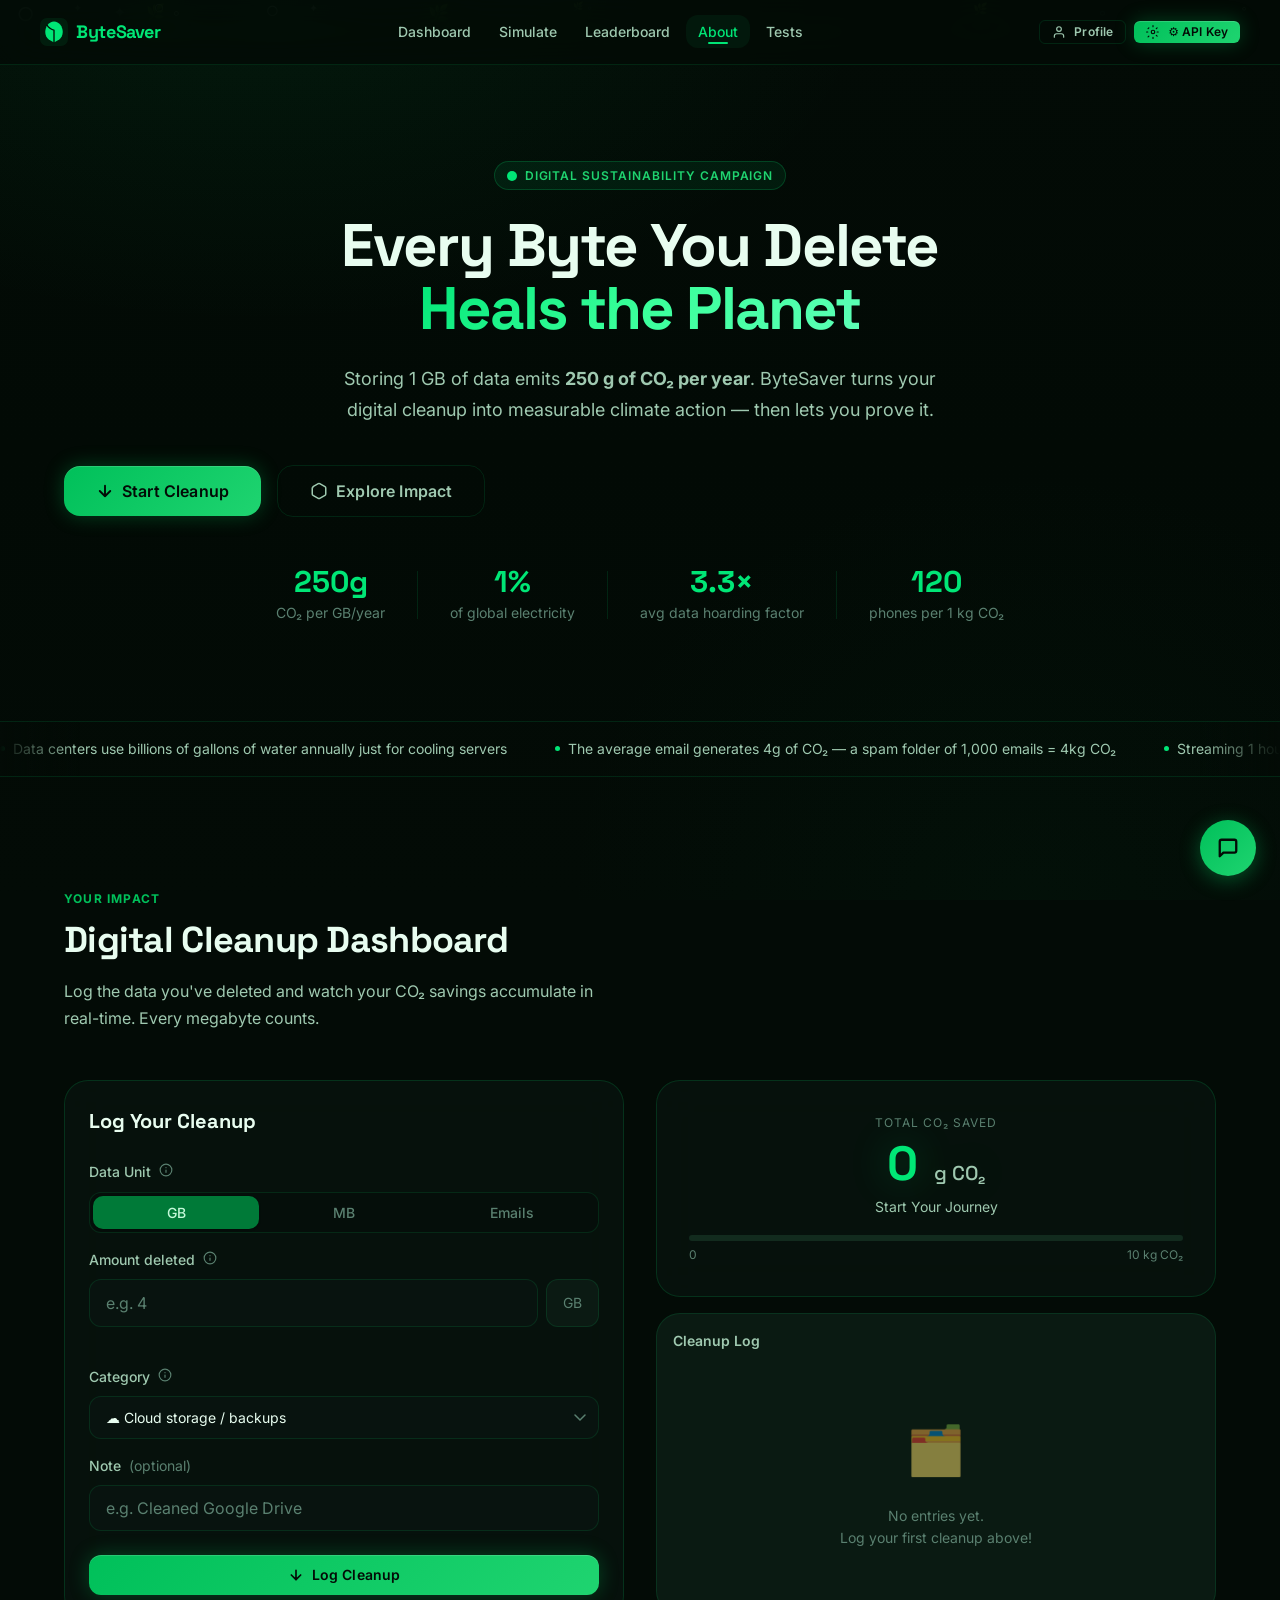
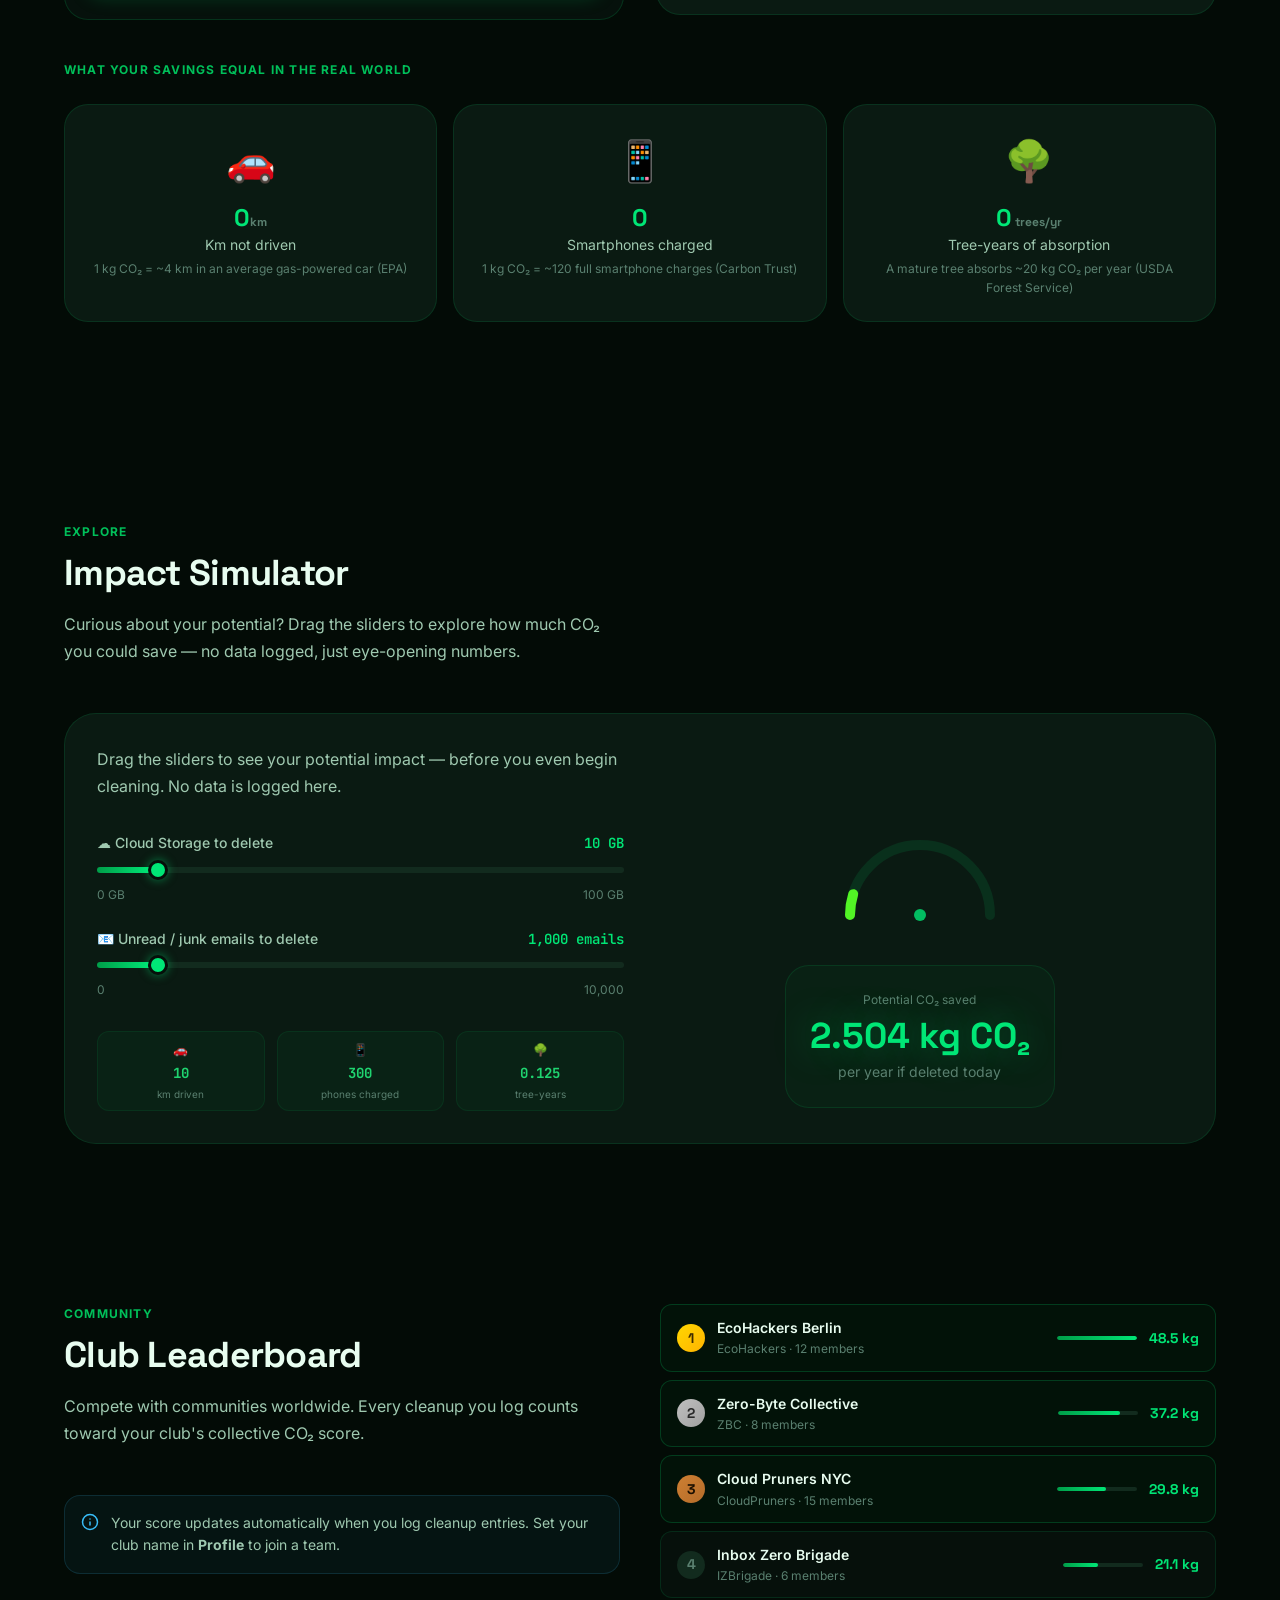
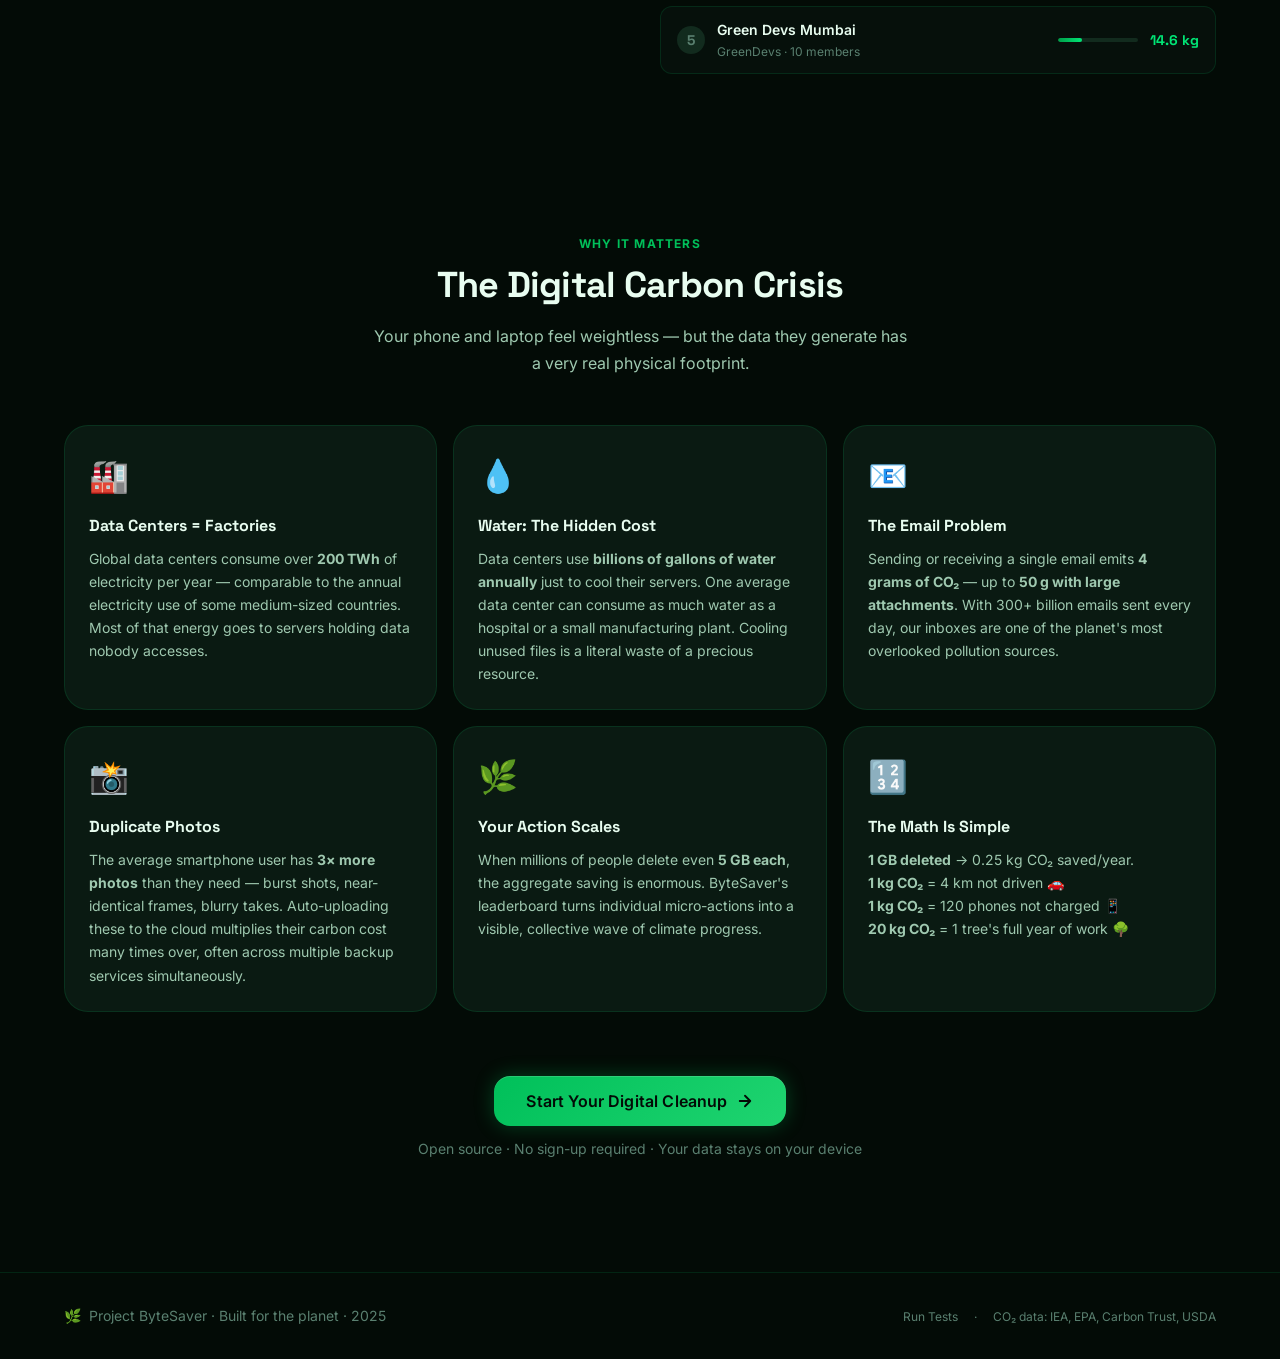
==== index.html @ 008fed0b "feat: initial release - Project ByteSaver v1.0 Gamified digital carbon footprint awareness platform." ====
<!DOCTYPE html>
<html lang="en">
<head>
  <meta charset="UTF-8"/>
  <meta name="viewport" content="width=device-width, initial-scale=1.0"/>
  <meta name="theme-color" content="#030b06"/>

  <!-- SEO -->
  <title>Project ByteSaver — Reduce Your Digital Carbon Footprint</title>
  <meta name="description" content="Gamified platform to reduce your digital carbon footprint by deleting redundant emails, cloud backups, and app caches. Every GB deleted saves 0.25 kg CO₂ per year."/>
  <meta name="keywords" content="carbon footprint, digital sustainability, data deletion, CO2, green tech, email cleanup"/>

  <!-- Open Graph -->
  <meta property="og:title" content="Project ByteSaver"/>
  <meta property="og:description" content="Delete data. Save CO₂. Track your green impact."/>
  <meta property="og:type" content="website"/>
  <meta property="og:image" content="assets/favicon.svg"/>

  <!-- Favicon -->
  <link rel="icon" type="image/svg+xml" href="assets/favicon.svg"/>

  <!-- Styles -->
  <link rel="stylesheet" href="style/main.css"/>
  <link rel="stylesheet" href="style/components.css"/>
  <link rel="stylesheet" href="style/animations.css"/>

  <style>
    /* ── Inline page-specific styles ── */
    .about-grid {
      display: grid;
      grid-template-columns: repeat(3, 1fr);
      gap: var(--space-4);
    }
    .about-card {
      background: var(--surface);
      border: 1px solid var(--border);
      border-radius: var(--radius-xl);
      padding: var(--space-6);
      transition: all var(--transition-base);
    }
    .about-card:hover {
      border-color: var(--border-hover);
      transform: translateY(-2px);
    }
    .about-icon {
      font-size: 2rem;
      margin-bottom: var(--space-3);
    }
    .about-card h3 {
      font-family: var(--font-display);
      font-size: var(--text-base);
      font-weight: 700;
      margin-bottom: var(--space-2);
      color: var(--text-primary);
    }
    .about-card p {
      font-size: var(--text-sm);
      color: var(--text-secondary);
      line-height: 1.65;
    }
    .fact-ticker {
      overflow: hidden;
      padding: var(--space-4) 0;
      border-top: 1px solid var(--border);
      border-bottom: 1px solid var(--border);
      margin: var(--space-8) 0;
      position: relative;
    }
    .fact-ticker::before,
    .fact-ticker::after {
      content: '';
      position: absolute;
      top: 0;
      bottom: 0;
      width: 80px;
      z-index: 1;
    }
    .fact-ticker::before { left: 0; background: linear-gradient(to right, var(--dark-950), transparent); }
    .fact-ticker::after  { right: 0; background: linear-gradient(to left, var(--dark-950), transparent); }
    .ticker-track {
      display: flex;
      gap: var(--space-12);
      animation: tickerScroll 30s linear infinite;
      white-space: nowrap;
    }
    .ticker-item {
      font-size: var(--text-sm);
      color: var(--text-secondary);
      display: inline-flex;
      align-items: center;
      gap: var(--space-2);
    }
    .ticker-dot {
      width: 5px;
      height: 5px;
      border-radius: 50%;
      background: var(--green-glow);
      flex-shrink: 0;
    }
    @keyframes tickerScroll {
      from { transform: translateX(0); }
      to   { transform: translateX(-50%); }
    }

    /* Global Toast */
    #global-toast {
      position: fixed;
      bottom: calc(56px + var(--space-6) + var(--space-4) + 56px + var(--space-3));
      right: var(--space-6);
      z-index: 250;
      padding: var(--space-3) var(--space-5);
      background: var(--dark-800);
      border: 1px solid var(--border-hover);
      border-radius: var(--radius-full);
      font-size: var(--text-sm);
      color: var(--green-400);
      box-shadow: var(--shadow-lg);
      transform: translateY(20px);
      opacity: 0;
      transition: all var(--transition-spring);
      pointer-events: none;
    }
    #global-toast.show {
      transform: translateY(0);
      opacity: 1;
    }

    /* Mobile nav drawer */
    #mobile-nav-drawer {
      position: fixed;
      inset: 0;
      z-index: 99;
      background: rgba(3, 11, 6, 0.97);
      backdrop-filter: blur(16px);
      display: none;
      flex-direction: column;
      align-items: center;
      justify-content: center;
      gap: var(--space-6);
      transform: scale(1.02);
      transition: all var(--transition-base);
    }
    #mobile-nav-drawer.open {
      display: flex;
      transform: scale(1);
    }
    #mobile-nav-drawer a {
      font-family: var(--font-display);
      font-size: var(--text-2xl);
      font-weight: 700;
      color: var(--text-secondary);
      transition: color var(--transition-fast);
    }
    #mobile-nav-drawer a:hover { color: var(--green-glow); }

    @media (max-width: 768px) {
      .about-grid { grid-template-columns: 1fr; }
      #mobile-nav-toggle { display: flex !important; }
    }
  </style>
</head>
<body>

<!-- ████████ BACKGROUND ████████ -->
<div class="bg-canvas" aria-hidden="true"></div>
<div class="particles" aria-hidden="true"></div>

<!-- ████████ SKIP NAV (Accessibility) ████████ -->
<a class="skip-nav" href="#dashboard">Skip to main content</a>

<!-- ████████ NAVIGATION ████████ -->
<nav class="nav" role="navigation" aria-label="Main navigation">
  <div class="nav-inner">

    <!-- Logo -->
    <a href="#" class="nav-logo" aria-label="Project ByteSaver — home">
      <svg width="28" height="28" viewBox="0 0 32 32" fill="none" aria-hidden="true">
        <rect width="32" height="32" rx="8" fill="rgba(0,230,118,0.08)"/>
        <path d="M16 4C10 4 6 10 6 16c0 3.5 1.5 6.5 4 8.5L16 28l6-3.5c2.5-2 4-5 4-8.5 0-6-4-12-10-12z" fill="#00e676"/>
        <path d="M16 28V14M16 14C16 14 10 12 8 8" stroke="#030b06" stroke-width="1.5" stroke-linecap="round"/>
      </svg>
      ByteSaver
    </a>

    <!-- Desktop nav links -->
    <ul class="nav-links" role="list">
      <li><a href="#dashboard"   class="nav-link active">Dashboard</a></li>
      <li><a href="#simulate"    class="nav-link">Simulate</a></li>
      <li><a href="#leaderboard" class="nav-link">Leaderboard</a></li>
      <li><a href="#about"       class="nav-link">About</a></li>
      <li><a href="tests/tests.html" class="nav-link" target="_blank" rel="noopener">Tests</a></li>
    </ul>

    <!-- Actions -->
    <div class="nav-actions">
      <button id="btn-profile" class="btn btn-ghost btn-sm" aria-label="Edit your profile">
        <svg xmlns="http://www.w3.org/2000/svg" width="14" height="14" viewBox="0 0 24 24"
          fill="none" stroke="currentColor" stroke-width="2" stroke-linecap="round" stroke-linejoin="round" aria-hidden="true">
          <path d="M20 21v-2a4 4 0 0 0-4-4H8a4 4 0 0 0-4 4v2"/>
          <circle cx="12" cy="7" r="4"/>
        </svg>
        Profile
      </button>
      <button id="btn-settings" class="btn btn-primary btn-sm" aria-label="Open settings to enter API key">
        <svg xmlns="http://www.w3.org/2000/svg" width="14" height="14" viewBox="0 0 24 24"
          fill="none" stroke="currentColor" stroke-width="2" stroke-linecap="round" stroke-linejoin="round" aria-hidden="true">
          <circle cx="12" cy="12" r="3"/>
          <path d="M19.07 4.93l-1.41 1.41M4.93 19.07l-1.41 1.41M21 12h-2M3 12H1M19.07 19.07l-1.41-1.41M4.93 4.93l-1.41 1.41M12 3V1M12 23v-2"/>
        </svg>
        ⚙️ API Key
      </button>

      <!-- Mobile hamburger -->
      <button id="mobile-nav-toggle" class="btn btn-icon btn-ghost" style="display:none"
              aria-label="Open navigation menu" aria-expanded="false" aria-controls="mobile-nav-drawer">
        <svg xmlns="http://www.w3.org/2000/svg" width="20" height="20" viewBox="0 0 24 24"
          fill="none" stroke="currentColor" stroke-width="2" stroke-linecap="round" stroke-linejoin="round" aria-hidden="true">
          <line x1="3" y1="6" x2="21" y2="6"/>
          <line x1="3" y1="12" x2="21" y2="12"/>
          <line x1="3" y1="18" x2="21" y2="18"/>
        </svg>
      </button>
    </div>
  </div>
</nav>

<!-- Mobile nav drawer -->
<div id="mobile-nav-drawer" role="dialog" aria-modal="true" aria-label="Navigation menu">
  <a href="#dashboard">Dashboard</a>
  <a href="#simulate">Simulate</a>
  <a href="#leaderboard">Leaderboard</a>
  <a href="#about">About</a>
  <a href="tests/tests.html" target="_blank" rel="noopener">Tests</a>
</div>

<!-- ████████ MAIN CONTENT ████████ -->
<main id="main-content">

  <!-- ═══════════════════════════════════════
       HERO
  ══════════════════════════════════════════ -->
  <section class="hero" aria-labelledby="hero-title">
    <div class="container">
      <div class="hero-badge animate-fadeIn">
        <svg width="10" height="10" viewBox="0 0 10 10" aria-hidden="true">
          <circle cx="5" cy="5" r="5" fill="#00e676"/>
        </svg>
        Digital Sustainability Campaign
      </div>

      <h1 class="hero-title animate-fadeUp" id="hero-title">
        Every Byte You Delete<br/>
        <span class="highlight">Heals the Planet</span>
      </h1>

      <p class="hero-subtitle animate-fadeUp" style="animation-delay:0.1s">
        Storing 1 GB of data emits <strong>250 g of CO₂ per year</strong>.
        ByteSaver turns your digital cleanup into measurable climate action —
        then lets you prove it.
      </p>

      <div class="flex items-center justify-center gap-4 animate-fadeUp" style="animation-delay:0.2s;flex-wrap:wrap">
        <a href="#dashboard" class="btn btn-primary btn-lg" aria-label="Start your cleanup journey">
          <svg xmlns="http://www.w3.org/2000/svg" width="18" height="18" viewBox="0 0 24 24"
            fill="none" stroke="currentColor" stroke-width="2.5" stroke-linecap="round" stroke-linejoin="round" aria-hidden="true">
            <path d="M12 5v14M5 12l7 7 7-7"/>
          </svg>
          Start Cleanup
        </a>
        <a href="#simulate" class="btn btn-ghost btn-lg" aria-label="Explore your impact with the simulator">
          <svg xmlns="http://www.w3.org/2000/svg" width="18" height="18" viewBox="0 0 24 24"
            fill="none" stroke="currentColor" stroke-width="2" stroke-linecap="round" stroke-linejoin="round" aria-hidden="true">
            <path d="M21 16V8a2 2 0 0 0-1-1.73l-7-4a2 2 0 0 0-2 0l-7 4A2 2 0 0 1 3 8v8a2 2 0 0 0 1 1.73l7 4a2 2 0 0 0 2 0l7-4A2 2 0 0 0 21 16z"/>
          </svg>
          Explore Impact
        </a>
      </div>

      <!-- Hero stats -->
      <div class="hero-stats animate-fadeUp" style="animation-delay:0.3s">
        <div class="hero-stat">
          <div class="hero-stat-value">
            <span data-count-to="250">0</span>g
          </div>
          <div class="hero-stat-label">CO₂ per GB/year</div>
        </div>
        <div class="hero-divider" aria-hidden="true"></div>
        <div class="hero-stat">
          <div class="hero-stat-value">
            <span data-count-to="1">0</span>%
          </div>
          <div class="hero-stat-label">of global electricity</div>
        </div>
        <div class="hero-divider" aria-hidden="true"></div>
        <div class="hero-stat">
          <div class="hero-stat-value">
            <span data-count-to="3.3">0</span>×
          </div>
          <div class="hero-stat-label">avg data hoarding factor</div>
        </div>
        <div class="hero-divider" aria-hidden="true"></div>
        <div class="hero-stat">
          <div class="hero-stat-value">
            120
          </div>
          <div class="hero-stat-label">phones per 1 kg CO₂</div>
        </div>
      </div>
    </div>
  </section>

  <!-- ═══════════════════════════════════════
       FACT TICKER
  ══════════════════════════════════════════ -->
  <div class="fact-ticker" aria-hidden="true">
    <div class="ticker-track">
      <!-- Two copies for seamless loop -->
      <span class="ticker-item"><span class="ticker-dot"></span>Data centers use billions of gallons of water annually just for cooling servers</span>
      <span class="ticker-item"><span class="ticker-dot"></span>The average email generates 4g of CO₂ — a spam folder of 1,000 emails = 4kg CO₂</span>
      <span class="ticker-item"><span class="ticker-dot"></span>Streaming 1 hour of HD video emits ~36g of CO₂</span>
      <span class="ticker-item"><span class="ticker-dot"></span>70% of stored enterprise data is dark data — never accessed after creation</span>
      <span class="ticker-item"><span class="ticker-dot"></span>A cloud backup of 50GB generates 12.5kg CO₂ per year</span>
      <span class="ticker-item"><span class="ticker-dot"></span>Digital carbon accounts for 3.7% of global greenhouse gas emissions</span>
      <span class="ticker-item"><span class="ticker-dot"></span>Data centers use billions of gallons of water annually just for cooling servers</span>
      <span class="ticker-item"><span class="ticker-dot"></span>The average email generates 4g of CO₂ — a spam folder of 1,000 emails = 4kg CO₂</span>
      <span class="ticker-item"><span class="ticker-dot"></span>Streaming 1 hour of HD video emits ~36g of CO₂</span>
      <span class="ticker-item"><span class="ticker-dot"></span>70% of stored enterprise data is dark data — never accessed after creation</span>
      <span class="ticker-item"><span class="ticker-dot"></span>A cloud backup of 50GB generates 12.5kg CO₂ per year</span>
      <span class="ticker-item"><span class="ticker-dot"></span>Digital carbon accounts for 3.7% of global greenhouse gas emissions</span>
    </div>
  </div>

  <!-- ═══════════════════════════════════════
       DASHBOARD SECTION
  ══════════════════════════════════════════ -->
  <section id="dashboard" class="section" aria-labelledby="dashboard-title">
    <div class="container">
      <div class="section-header reveal">
        <div class="section-eyebrow">Your Impact</div>
        <h2 class="section-title" id="dashboard-title">Digital Cleanup Dashboard</h2>
        <p class="section-desc">
          Log the data you've deleted and watch your CO₂ savings accumulate in real-time.
          Every megabyte counts.
        </p>
      </div>

      <!-- Dashboard component mount point -->
      <div id="dashboard-mount" class="reveal" aria-live="polite"></div>

      <!-- Equivalency Cards -->
      <div style="margin-top:var(--space-10)">
        <h3 class="section-eyebrow reveal" style="margin-bottom:var(--space-6)">
          What your savings equal in the real world
        </h3>
        <div id="equiv-mount" class="reveal reveal-delay-1"></div>
      </div>

      <!-- Share Card -->
      <div id="share-mount" style="margin-top:var(--space-10)" aria-live="polite"></div>

    </div>
  </section>

  <!-- ═══════════════════════════════════════
       IMPACT SIMULATOR
  ══════════════════════════════════════════ -->
  <section id="simulate" class="section" aria-labelledby="sim-title">
    <div class="container">
      <div class="section-header reveal">
        <div class="section-eyebrow">Explore</div>
        <h2 class="section-title" id="sim-title">Impact Simulator</h2>
        <p class="section-desc">
          Curious about your potential? Drag the sliders to explore how much CO₂ you could
          save — no data logged, just eye-opening numbers.
        </p>
      </div>
      <div id="simulator-mount" class="reveal reveal-delay-1"></div>
    </div>
  </section>

  <!-- ═══════════════════════════════════════
       LEADERBOARD
  ══════════════════════════════════════════ -->
  <section id="leaderboard" class="section" aria-labelledby="lb-title">
    <div class="container">
      <div style="display:grid;grid-template-columns:1fr 1fr;gap:var(--space-10);align-items:start">

        <div>
          <div class="section-header reveal">
            <div class="section-eyebrow">Community</div>
            <h2 class="section-title" id="lb-title">Club Leaderboard</h2>
            <p class="section-desc">
              Compete with communities worldwide. Every cleanup you log
              counts toward your club's collective CO₂ score.
            </p>
          </div>

          <!-- How to earn points -->
          <div class="info-banner reveal reveal-delay-1" style="margin-top:var(--space-6)">
            <svg xmlns="http://www.w3.org/2000/svg" width="18" height="18" viewBox="0 0 24 24"
              fill="none" stroke="currentColor" stroke-width="2" stroke-linecap="round" stroke-linejoin="round" aria-hidden="true">
              <circle cx="12" cy="12" r="10"/><path d="M12 16v-4M12 8h.01"/>
            </svg>
            <span>
              Your score updates automatically when you log cleanup entries.
              Set your club name in <strong>Profile</strong> to join a team.
            </span>
          </div>
        </div>

        <div id="leaderboard-mount" class="reveal reveal-delay-2"
             role="region" aria-label="Community leaderboard"></div>
      </div>
    </div>
  </section>

  <!-- ═══════════════════════════════════════
       ABOUT / EDUCATION
  ══════════════════════════════════════════ -->
  <section id="about" class="section" aria-labelledby="about-title">
    <div class="container">
      <div class="section-header reveal" style="text-align:center">
        <div class="section-eyebrow">Why It Matters</div>
        <h2 class="section-title" id="about-title">The Digital Carbon Crisis</h2>
        <p class="section-desc" style="margin:var(--space-4) auto 0">
          Your phone and laptop feel weightless — but the data they generate
          has a very real physical footprint.
        </p>
      </div>

      <div class="about-grid" style="margin-top:var(--space-10)">
        <div class="about-card reveal reveal-delay-1">
          <div class="about-icon">🏭</div>
          <h3>Data Centers = Factories</h3>
          <p>
            Global data centers consume over <strong>200 TWh</strong> of electricity per year —
            comparable to the annual electricity use of some medium-sized countries.
            Most of that energy goes to servers holding data nobody accesses.
          </p>
        </div>
        <div class="about-card reveal reveal-delay-2">
          <div class="about-icon">💧</div>
          <h3>Water: The Hidden Cost</h3>
          <p>
            Data centers use <strong>billions of gallons of water annually</strong> just to cool
            their servers. One average data center can consume as much water as
            a hospital or a small manufacturing plant. Cooling unused files is
            a literal waste of a precious resource.
          </p>
        </div>
        <div class="about-card reveal reveal-delay-3">
          <div class="about-icon">📧</div>
          <h3>The Email Problem</h3>
          <p>
            Sending or receiving a single email emits <strong>4 grams of CO₂</strong>
            — up to <strong>50 g with large attachments</strong>. With 300+ billion
            emails sent every day, our inboxes are one of the planet's most
            overlooked pollution sources.
          </p>
        </div>
        <div class="about-card reveal reveal-delay-1">
          <div class="about-icon">📸</div>
          <h3>Duplicate Photos</h3>
          <p>
            The average smartphone user has <strong>3× more photos</strong> than they
            need — burst shots, near-identical frames, blurry takes. Auto-uploading
            these to the cloud multiplies their carbon cost many times over,
            often across multiple backup services simultaneously.
          </p>
        </div>
        <div class="about-card reveal reveal-delay-2">
          <div class="about-icon">🌿</div>
          <h3>Your Action Scales</h3>
          <p>
            When millions of people delete even <strong>5 GB each</strong>, the
            aggregate saving is enormous. ByteSaver's leaderboard turns
            individual micro-actions into a visible, collective wave of
            climate progress.
          </p>
        </div>
        <div class="about-card reveal reveal-delay-3">
          <div class="about-icon">🔢</div>
          <h3>The Math Is Simple</h3>
          <p>
            <strong>1 GB deleted</strong> → 0.25 kg CO₂ saved/year.<br/>
            <strong>1 kg CO₂</strong> = 4 km not driven 🚗<br/>
            <strong>1 kg CO₂</strong> = 120 phones not charged 📱<br/>
            <strong>20 kg CO₂</strong> = 1 tree's full year of work 🌳
          </p>
        </div>
      </div>

      <!-- CTA -->
      <div style="text-align:center;margin-top:var(--space-16)" class="reveal">
        <a href="#dashboard" class="btn btn-primary btn-lg">
          Start Your Digital Cleanup
          <svg xmlns="http://www.w3.org/2000/svg" width="18" height="18" viewBox="0 0 24 24"
            fill="none" stroke="currentColor" stroke-width="2.5" stroke-linecap="round" stroke-linejoin="round" aria-hidden="true">
            <path d="M5 12h14M12 5l7 7-7 7"/>
          </svg>
        </a>
        <p style="margin-top:var(--space-3);font-size:var(--text-sm);color:var(--text-muted)">
          Open source · No sign-up required · Your data stays on your device
        </p>
      </div>
    </div>
  </section>

  <!-- ═══════════════════════════════════════
       FOOTER
  ══════════════════════════════════════════ -->
  <footer style="border-top:1px solid var(--border);padding:var(--space-8) 0;margin-top:var(--space-8)" role="contentinfo">
    <div class="container" style="display:flex;align-items:center;justify-content:space-between;flex-wrap:wrap;gap:var(--space-4)">
      <div style="display:flex;align-items:center;gap:var(--space-2);font-size:var(--text-sm);color:var(--text-muted)">
        <span>🌿</span>
        <span>Project ByteSaver · Built for the planet · 2025</span>
      </div>
      <div style="display:flex;gap:var(--space-4);font-size:var(--text-xs);color:var(--text-muted)">
        <a href="tests/tests.html" target="_blank" rel="noopener" style="color:var(--text-muted);transition:color 0.2s"
           onmouseover="this.style.color='var(--green-400)'" onmouseout="this.style.color='var(--text-muted)'">
          Run Tests
        </a>
        <span>·</span>
        <span>CO₂ data: IEA, EPA, Carbon Trust, USDA</span>
      </div>
    </div>
  </footer>

</main>

<!-- ████████ AI CHAT FAB + PANEL ████████ -->
<button id="chat-fab" class="chat-fab" aria-label="Open GreenBytes Guide chat assistant" aria-expanded="false" aria-controls="chat-panel">
  <svg xmlns="http://www.w3.org/2000/svg" width="22" height="22" viewBox="0 0 24 24"
    fill="none" stroke="currentColor" stroke-width="2.5" stroke-linecap="round" stroke-linejoin="round" aria-hidden="true">
    <path d="M21 15a2 2 0 0 1-2 2H7l-4 4V5a2 2 0 0 1 2-2h14a2 2 0 0 1 2 2z"/>
  </svg>
</button>

<div id="chat-panel" class="chat-panel" role="dialog" aria-modal="true" aria-label="GreenBytes Guide AI assistant" aria-hidden="true">
  <div class="chat-header">
    <div class="chat-avatar" aria-hidden="true">🌿</div>
    <div>
      <div class="chat-name">GreenBytes Guide</div>
      <div class="chat-status">
        <span class="status-dot" aria-hidden="true"></span>
        Online · Powered by Gemini
      </div>
    </div>
    <button onclick="document.querySelector('#chat-fab').click()" class="btn btn-icon btn-ghost" style="margin-left:auto"
            aria-label="Close chat panel">
      <svg xmlns="http://www.w3.org/2000/svg" width="16" height="16" viewBox="0 0 24 24"
        fill="none" stroke="currentColor" stroke-width="2" stroke-linecap="round" stroke-linejoin="round" aria-hidden="true">
        <path d="M18 6L6 18M6 6l12 12"/>
      </svg>
    </button>
  </div>

  <div id="chat-messages" class="chat-messages" role="log" aria-live="polite" aria-label="Chat conversation"></div>

  <div class="chat-input-area">
    <textarea
      id="chat-input"
      class="chat-input"
      placeholder="Ask about reducing digital CO₂…"
      rows="1"
      aria-label="Type your message to GreenBytes Guide"
      aria-multiline="true"
    ></textarea>
    <button id="chat-send" class="btn btn-primary btn-icon" aria-label="Send message">
      <svg xmlns="http://www.w3.org/2000/svg" width="16" height="16" viewBox="0 0 24 24"
        fill="none" stroke="currentColor" stroke-width="2.5" stroke-linecap="round" stroke-linejoin="round" aria-hidden="true">
        <line x1="22" y1="2" x2="11" y2="13"/>
        <polygon points="22 2 15 22 11 13 2 9 22 2"/>
      </svg>
    </button>
  </div>
</div>

<!-- ████████ SETTINGS MODAL ████████ -->
<div id="settings-overlay" class="modal-overlay" role="dialog" aria-modal="true" aria-labelledby="settings-title">
  <div class="modal" id="settings-modal">
    <div style="display:flex;align-items:center;justify-content:space-between;margin-bottom:var(--space-6)">
      <h2 class="modal-title" id="settings-title" style="margin:0">⚙️ Settings</h2>
      <button id="btn-settings-close" class="btn btn-icon btn-ghost" aria-label="Close settings modal">
        <svg xmlns="http://www.w3.org/2000/svg" width="18" height="18" viewBox="0 0 24 24"
          fill="none" stroke="currentColor" stroke-width="2" stroke-linecap="round" stroke-linejoin="round" aria-hidden="true">
          <path d="M18 6L6 18M6 6l12 12"/>
        </svg>
      </button>
    </div>

    <div class="info-banner" style="margin-bottom:var(--space-6)">
      <svg xmlns="http://www.w3.org/2000/svg" width="18" height="18" viewBox="0 0 24 24"
        fill="none" stroke="currentColor" stroke-width="2" stroke-linecap="round" stroke-linejoin="round" aria-hidden="true">
        <path d="M12 22s8-4 8-10V5l-8-3-8 3v7c0 6 8 10 8 10z"/>
      </svg>
      <span>
        Your API key is stored only in <strong>sessionStorage</strong> — it's cleared when you close the tab
        and never sent anywhere except the Gemini API directly.
      </span>
    </div>

    <div class="form-group" style="margin-bottom:var(--space-6)">
      <label class="label" for="settings-api-key">
        Gemini API Key
      </label>
      <div style="display:flex;gap:var(--space-2)">
        <input
          id="settings-api-key"
          class="input"
          type="password"
          placeholder="AIza…"
          autocomplete="off"
          spellcheck="false"
          aria-describedby="key-hint"
        />
        <button id="btn-toggle-key" class="btn btn-ghost btn-icon" aria-label="Toggle API key visibility" type="button">
          <svg xmlns="http://www.w3.org/2000/svg" width="16" height="16" viewBox="0 0 24 24"
            fill="none" stroke="currentColor" stroke-width="2" stroke-linecap="round" stroke-linejoin="round" aria-hidden="true">
            <path d="M1 12s4-8 11-8 11 8 11 8-4 8-11 8-11-8-11-8z"/>
            <circle cx="12" cy="12" r="3"/>
          </svg>
        </button>
      </div>
      <p id="key-hint" style="font-size:var(--text-xs);color:var(--text-muted);margin-top:var(--space-1)">
        Get a free key at
        <a href="https://aistudio.google.com/app/apikey" target="_blank" rel="noopener"
           style="color:var(--green-500)">aistudio.google.com</a>
      </p>
    </div>

    <div id="settings-toast" style="display:none;margin-bottom:var(--space-4);font-size:var(--text-sm)"></div>

    <div style="display:flex;gap:var(--space-3)">
      <button id="btn-settings-save" class="btn btn-primary" style="flex:1" aria-label="Save API key">
        Save Key
      </button>
      <button id="btn-settings-close-2" class="btn btn-ghost" onclick="document.querySelector('#btn-settings-close').click()" aria-label="Cancel">
        Cancel
      </button>
    </div>
  </div>
</div>

<!-- ████████ PROFILE MODAL ████████ -->
<div id="profile-overlay" class="modal-overlay" role="dialog" aria-modal="true" aria-labelledby="profile-title">
  <div class="modal" id="profile-modal">
    <div style="display:flex;align-items:center;justify-content:space-between;margin-bottom:var(--space-6)">
      <h2 class="modal-title" id="profile-title" style="margin:0">👤 Your Profile</h2>
      <button id="btn-profile-close" class="btn btn-icon btn-ghost" aria-label="Close profile modal">
        <svg xmlns="http://www.w3.org/2000/svg" width="18" height="18" viewBox="0 0 24 24"
          fill="none" stroke="currentColor" stroke-width="2" stroke-linecap="round" stroke-linejoin="round" aria-hidden="true">
          <path d="M18 6L6 18M6 6l12 12"/>
        </svg>
      </button>
    </div>

    <div class="form-group" style="margin-bottom:var(--space-4)">
      <label class="label" for="profile-name">Display Name</label>
      <input id="profile-name" class="input" type="text" placeholder="e.g. Alex Green" maxlength="40"
             aria-label="Your display name" value="You"/>
    </div>

    <div class="form-group" style="margin-bottom:var(--space-6)">
      <label class="label" for="profile-club">Club / Community</label>
      <input id="profile-club" class="input" type="text" placeholder="e.g. EcoHackers Berlin" maxlength="40"
             aria-label="Your club or community name" value="Solo Cleaner"/>
      <p style="font-size:var(--text-xs);color:var(--text-muted);margin-top:var(--space-1)">
        This appears on the leaderboard and your share card.
      </p>
    </div>

    <button id="btn-profile-save" class="btn btn-primary" style="width:100%" aria-label="Save profile">
      Save Profile
    </button>
  </div>
</div>

<!-- ████████ GLOBAL TOAST ████████ -->
<div id="global-toast" aria-live="polite" aria-atomic="true" role="status"></div>

<!-- ████████ SCRIPTS ████████ -->
<script type="module" src="js/main.js"></script>

</body>
</html>
---- style/main.css ----
/* ============================================================
   main.css — Design Tokens, Reset, Layout
   Project ByteSaver
   ============================================================ */

@import url('https://fonts.googleapis.com/css2?family=Space+Grotesk:wght@400;500;600;700&family=Inter:wght@300;400;500;600&family=JetBrains+Mono:wght@400;500&display=swap');

/* ── 1. Design Tokens ───────────────────────────────────────── */
:root {
  /* Greens */
  --green-50:  #e8fdf0;
  --green-100: #c3f9d9;
  --green-200: #87f2b4;
  --green-300: #4ce68f;
  --green-400: #1fd470;
  --green-500: #00c05a;
  --green-600: #009e49;
  --green-700: #007a38;
  --green-glow: #00e676;
  --green-neon: #39ff9a;

  /* Darks */
  --dark-950:  #030b06;
  --dark-900:  #060f0a;
  --dark-850:  #091510;
  --dark-800:  #0d1f16;
  --dark-700:  #122b1e;
  --dark-600:  #193d2a;
  --dark-500:  #214f37;

  /* Neutrals */
  --neutral-100: #e8f0ec;
  --neutral-200: #c9d9cf;
  --neutral-400: #8da99a;
  --neutral-600: #4d6b5a;

  /* Semantic */
  --text-primary:   #e8fdf0;
  --text-secondary: #9fc9b0;
  --text-muted:     #5a8070;
  --border:         rgba(0, 230, 118, 0.12);
  --border-hover:   rgba(0, 230, 118, 0.35);
  --surface:        rgba(13, 31, 22, 0.8);
  --surface-hover:  rgba(25, 61, 42, 0.85);
  --glass:          rgba(9, 21, 16, 0.7);
  --glass-border:   rgba(0, 230, 118, 0.15);

  /* Accents */
  --accent-blue:   #38bdf8;
  --accent-amber:  #fbbf24;
  --accent-red:    #f87171;

  /* Spacing */
  --space-1: 0.25rem;
  --space-2: 0.5rem;
  --space-3: 0.75rem;
  --space-4: 1rem;
  --space-5: 1.25rem;
  --space-6: 1.5rem;
  --space-8: 2rem;
  --space-10: 2.5rem;
  --space-12: 3rem;
  --space-16: 4rem;
  --space-20: 5rem;
  --space-24: 6rem;

  /* Typography */
  --font-sans: 'Inter', system-ui, sans-serif;
  --font-display: 'Space Grotesk', system-ui, sans-serif;
  --font-mono: 'JetBrains Mono', 'Fira Code', monospace;

  --text-xs:   0.75rem;
  --text-sm:   0.875rem;
  --text-base: 1rem;
  --text-lg:   1.125rem;
  --text-xl:   1.25rem;
  --text-2xl:  1.5rem;
  --text-3xl:  1.875rem;
  --text-4xl:  2.25rem;
  --text-5xl:  3rem;
  --text-6xl:  3.75rem;

  /* Borders */
  --radius-sm:   0.375rem;
  --radius-md:   0.75rem;
  --radius-lg:   1rem;
  --radius-xl:   1.5rem;
  --radius-2xl:  2rem;
  --radius-full: 9999px;

  /* Shadows */
  --shadow-sm:  0 1px 2px rgba(0,0,0,0.3);
  --shadow-md:  0 4px 16px rgba(0,0,0,0.4);
  --shadow-lg:  0 8px 32px rgba(0,0,0,0.5);
  --shadow-glow: 0 0 20px rgba(0, 230, 118, 0.25);
  --shadow-glow-strong: 0 0 40px rgba(0, 230, 118, 0.4);

  /* Transitions */
  --transition-fast: 150ms cubic-bezier(0.4, 0, 0.2, 1);
  --transition-base: 250ms cubic-bezier(0.4, 0, 0.2, 1);
  --transition-slow: 400ms cubic-bezier(0.4, 0, 0.2, 1);
  --transition-spring: 500ms cubic-bezier(0.34, 1.56, 0.64, 1);
}

/* ── 2. Reset ───────────────────────────────────────────────── */
*, *::before, *::after {
  box-sizing: border-box;
  margin: 0;
  padding: 0;
}

html {
  scroll-behavior: smooth;
  -webkit-text-size-adjust: 100%;
  font-size: 16px;
}

body {
  font-family: var(--font-sans);
  background-color: var(--dark-950);
  color: var(--text-primary);
  line-height: 1.6;
  min-height: 100vh;
  overflow-x: hidden;
  -webkit-font-smoothing: antialiased;
  -moz-osx-font-smoothing: grayscale;
}

img, svg { display: block; max-width: 100%; }

button {
  cursor: pointer;
  border: none;
  background: none;
  font-family: inherit;
  font-size: inherit;
  color: inherit;
}

input, select, textarea {
  font-family: inherit;
  font-size: inherit;
}

a { color: inherit; text-decoration: none; }

ul, ol { list-style: none; }

/* ── 3. Background Canvas ───────────────────────────────────── */
.bg-canvas {
  position: fixed;
  inset: 0;
  z-index: -1;
  background:
    radial-gradient(ellipse 80% 60% at 20% 0%, rgba(0,192,90,0.08) 0%, transparent 60%),
    radial-gradient(ellipse 60% 80% at 80% 100%, rgba(0,100,50,0.06) 0%, transparent 60%),
    linear-gradient(180deg, var(--dark-950) 0%, #020a05 50%, var(--dark-950) 100%);
}

.particles {
  position: fixed;
  inset: 0;
  z-index: -1;
  pointer-events: none;
  overflow: hidden;
}

/* ── 4. Skip Navigation (Accessibility) ─────────────────────── */
.skip-nav {
  position: absolute;
  top: -100%;
  left: var(--space-4);
  padding: var(--space-2) var(--space-4);
  background: var(--green-glow);
  color: var(--dark-950);
  font-weight: 600;
  border-radius: var(--radius-sm);
  z-index: 1000;
  transition: top var(--transition-fast);
}

.skip-nav:focus {
  top: var(--space-4);
}

/* ── 5. Navigation ──────────────────────────────────────────── */
.nav {
  position: sticky;
  top: 0;
  z-index: 100;
  backdrop-filter: blur(20px) saturate(180%);
  -webkit-backdrop-filter: blur(20px) saturate(180%);
  background: rgba(3, 11, 6, 0.85);
  border-bottom: 1px solid var(--border);
  padding: 0 var(--space-6);
}

.nav-inner {
  max-width: 1200px;
  margin: 0 auto;
  height: 64px;
  display: flex;
  align-items: center;
  justify-content: space-between;
  gap: var(--space-8);
}

.nav-logo {
  display: flex;
  align-items: center;
  gap: var(--space-2);
  font-family: var(--font-display);
  font-size: var(--text-lg);
  font-weight: 700;
  color: var(--green-glow);
  letter-spacing: -0.02em;
}

.nav-logo svg { flex-shrink: 0; }

.nav-links {
  display: flex;
  align-items: center;
  gap: var(--space-1);
}

.nav-link {
  padding: var(--space-2) var(--space-3);
  border-radius: var(--radius-md);
  font-size: var(--text-sm);
  font-weight: 500;
  color: var(--text-secondary);
  transition: all var(--transition-fast);
  position: relative;
}

.nav-link::after {
  content: '';
  position: absolute;
  bottom: 4px;
  left: 50%;
  transform: translateX(-50%) scaleX(0);
  width: 20px;
  height: 2px;
  background: var(--green-glow);
  border-radius: var(--radius-full);
  transition: transform var(--transition-base);
}

.nav-link:hover,
.nav-link.active {
  color: var(--green-glow);
  background: rgba(0, 230, 118, 0.06);
}

.nav-link:hover::after,
.nav-link.active::after {
  transform: translateX(-50%) scaleX(1);
}

.nav-actions {
  display: flex;
  align-items: center;
  gap: var(--space-2);
}

/* ── 6. Layout ──────────────────────────────────────────────── */
.container {
  max-width: 1200px;
  margin: 0 auto;
  padding: 0 var(--space-6);
}

.section {
  padding: var(--space-20) 0;
}

.section-sm {
  padding: var(--space-12) 0;
}

.grid-2 {
  display: grid;
  grid-template-columns: repeat(2, 1fr);
  gap: var(--space-6);
}

.grid-3 {
  display: grid;
  grid-template-columns: repeat(3, 1fr);
  gap: var(--space-6);
}

.grid-4 {
  display: grid;
  grid-template-columns: repeat(4, 1fr);
  gap: var(--space-4);
}

.flex { display: flex; }
.flex-col { flex-direction: column; }
.items-center { align-items: center; }
.justify-between { justify-content: space-between; }
.gap-2 { gap: var(--space-2); }
.gap-3 { gap: var(--space-3); }
.gap-4 { gap: var(--space-4); }
.gap-6 { gap: var(--space-6); }

/* ── 7. Hero ────────────────────────────────────────────────── */
.hero {
  padding: var(--space-24) 0 var(--space-16);
  text-align: center;
  position: relative;
}

.hero-badge {
  display: inline-flex;
  align-items: center;
  gap: var(--space-2);
  padding: var(--space-1) var(--space-3);
  background: rgba(0, 230, 118, 0.08);
  border: 1px solid rgba(0, 230, 118, 0.2);
  border-radius: var(--radius-full);
  font-size: var(--text-xs);
  font-weight: 600;
  color: var(--green-400);
  letter-spacing: 0.08em;
  text-transform: uppercase;
  margin-bottom: var(--space-6);
}

.hero-title {
  font-family: var(--font-display);
  font-size: clamp(var(--text-4xl), 7vw, var(--text-6xl));
  font-weight: 700;
  line-height: 1.05;
  letter-spacing: -0.03em;
  margin-bottom: var(--space-6);
}

.hero-title .highlight {
  background: linear-gradient(135deg, var(--green-glow) 0%, var(--green-neon) 50%, #5fffb8 100%);
  -webkit-background-clip: text;
  -webkit-text-fill-color: transparent;
  background-clip: text;
  position: relative;
}

.hero-subtitle {
  font-size: var(--text-lg);
  color: var(--text-secondary);
  max-width: 600px;
  margin: 0 auto var(--space-10);
  line-height: 1.7;
}

.hero-stats {
  display: flex;
  align-items: center;
  justify-content: center;
  gap: var(--space-8);
  flex-wrap: wrap;
  margin-top: var(--space-12);
}

.hero-stat {
  text-align: center;
}

.hero-stat-value {
  font-family: var(--font-display);
  font-size: var(--text-3xl);
  font-weight: 700;
  color: var(--green-glow);
  line-height: 1.1;
}

.hero-stat-label {
  font-size: var(--text-sm);
  color: var(--text-muted);
  margin-top: var(--space-1);
}

.hero-divider {
  width: 1px;
  height: 48px;
  background: var(--border);
}

/* ── 8. Section Headers ─────────────────────────────────────── */
.section-header {
  margin-bottom: var(--space-12);
}

.section-eyebrow {
  font-size: var(--text-xs);
  font-weight: 700;
  letter-spacing: 0.1em;
  text-transform: uppercase;
  color: var(--green-500);
  margin-bottom: var(--space-3);
}

.section-title {
  font-family: var(--font-display);
  font-size: clamp(var(--text-2xl), 4vw, var(--text-4xl));
  font-weight: 700;
  letter-spacing: -0.02em;
  line-height: 1.15;
  color: var(--text-primary);
}

.section-desc {
  margin-top: var(--space-4);
  font-size: var(--text-base);
  color: var(--text-secondary);
  max-width: 540px;
  line-height: 1.7;
}

/* ── 9. Scrollbar ───────────────────────────────────────────── */
::-webkit-scrollbar { width: 6px; height: 6px; }
::-webkit-scrollbar-track { background: var(--dark-900); }
::-webkit-scrollbar-thumb {
  background: var(--dark-600);
  border-radius: var(--radius-full);
}
::-webkit-scrollbar-thumb:hover { background: var(--green-700); }

/* ── 10. Responsive ─────────────────────────────────────────── */
@media (max-width: 768px) {
  .nav-links { display: none; }
  .grid-2, .grid-3, .grid-4 { grid-template-columns: 1fr; }
  .hero-divider { display: none; }
  .nav-inner { padding: 0; }
  .container { padding: 0 var(--space-4); }
  .section { padding: var(--space-12) 0; }
}

@media (max-width: 480px) {
  .hero-stats { gap: var(--space-4); }
}

/* ── 11. Focus Styles (Accessibility) ───────────────────────── */
:focus-visible {
  outline: 2px solid var(--green-glow);
  outline-offset: 3px;
  border-radius: var(--radius-sm);
}

/* ── 12. Selection ──────────────────────────────────────────── */
::selection {
  background: rgba(0, 230, 118, 0.25);
  color: var(--text-primary);
}
---- style/components.css ----
/* ============================================================
   components.css — Reusable Component Styles
   Project ByteSaver
   ============================================================ */

/* ── 1. Buttons ─────────────────────────────────────────────── */
.btn {
  display: inline-flex;
  align-items: center;
  justify-content: center;
  gap: var(--space-2);
  padding: var(--space-3) var(--space-5);
  border-radius: var(--radius-md);
  font-family: var(--font-sans);
  font-size: var(--text-sm);
  font-weight: 600;
  line-height: 1;
  letter-spacing: 0.01em;
  transition: all var(--transition-base);
  position: relative;
  overflow: hidden;
  white-space: nowrap;
  user-select: none;
}

.btn::before {
  content: '';
  position: absolute;
  inset: 0;
  opacity: 0;
  background: rgba(255,255,255,0.1);
  transition: opacity var(--transition-fast);
}

.btn:hover::before { opacity: 1; }
.btn:active { transform: scale(0.97); }

.btn-primary {
  background: linear-gradient(135deg, var(--green-500) 0%, var(--green-400) 100%);
  color: var(--dark-950);
  box-shadow: 0 0 20px rgba(0, 192, 90, 0.3), inset 0 1px 0 rgba(255,255,255,0.15);
}

.btn-primary:hover {
  box-shadow: 0 0 30px rgba(0, 230, 118, 0.5), inset 0 1px 0 rgba(255,255,255,0.2);
  transform: translateY(-1px);
}

.btn-ghost {
  background: transparent;
  color: var(--text-secondary);
  border: 1px solid var(--border);
}

.btn-ghost:hover {
  color: var(--text-primary);
  border-color: var(--border-hover);
  background: rgba(0, 230, 118, 0.05);
}

.btn-danger {
  background: rgba(248, 113, 113, 0.1);
  color: var(--accent-red);
  border: 1px solid rgba(248, 113, 113, 0.2);
}

.btn-danger:hover {
  background: rgba(248, 113, 113, 0.2);
}

.btn-icon {
  padding: var(--space-2);
  border-radius: var(--radius-md);
}

.btn-lg {
  padding: var(--space-4) var(--space-8);
  font-size: var(--text-base);
  border-radius: var(--radius-lg);
}

.btn-sm {
  padding: var(--space-1) var(--space-3);
  font-size: var(--text-xs);
  border-radius: var(--radius-sm);
}

/* ── 2. Cards ───────────────────────────────────────────────── */
.card {
  background: var(--surface);
  border: 1px solid var(--border);
  border-radius: var(--radius-xl);
  padding: var(--space-6);
  transition: all var(--transition-base);
}

.card:hover {
  border-color: var(--border-hover);
  background: var(--surface-hover);
}

.card-glass {
  background: var(--glass);
  backdrop-filter: blur(24px) saturate(160%);
  -webkit-backdrop-filter: blur(24px) saturate(160%);
  border: 1px solid var(--glass-border);
  border-radius: var(--radius-xl);
  padding: var(--space-6);
}

.card-glow {
  box-shadow: var(--shadow-glow);
}

.card-glow:hover {
  box-shadow: var(--shadow-glow-strong);
  transform: translateY(-2px);
}

/* ── 3. Form Elements ───────────────────────────────────────── */
.form-group {
  display: flex;
  flex-direction: column;
  gap: var(--space-2);
}

.label {
  display: flex;
  align-items: center;
  gap: var(--space-2);
  font-size: var(--text-sm);
  font-weight: 500;
  color: var(--text-secondary);
}

.input {
  width: 100%;
  background: rgba(9, 21, 16, 0.9);
  border: 1px solid var(--border);
  border-radius: var(--radius-md);
  padding: var(--space-3) var(--space-4);
  color: var(--text-primary);
  font-size: var(--text-base);
  transition: all var(--transition-fast);
  appearance: none;
}

.input:hover {
  border-color: rgba(0, 230, 118, 0.25);
}

.input:focus {
  outline: none;
  border-color: var(--green-glow);
  box-shadow: 0 0 0 3px rgba(0, 230, 118, 0.1);
  background: rgba(13, 31, 22, 0.95);
}

.input::placeholder {
  color: var(--text-muted);
}

.input-group {
  display: flex;
  gap: var(--space-2);
}

.input-addon {
  display: flex;
  align-items: center;
  padding: var(--space-3) var(--space-4);
  background: rgba(13, 31, 22, 0.8);
  border: 1px solid var(--border);
  border-radius: var(--radius-md);
  color: var(--text-muted);
  font-size: var(--text-sm);
  white-space: nowrap;
}

.select {
  width: 100%;
  background: rgba(9, 21, 16, 0.9);
  border: 1px solid var(--border);
  border-radius: var(--radius-md);
  padding: var(--space-3) var(--space-4);
  color: var(--text-primary);
  font-size: var(--text-sm);
  transition: all var(--transition-fast);
  cursor: pointer;
  appearance: none;
  background-image: url("data:image/svg+xml,%3Csvg xmlns='http://www.w3.org/2000/svg' width='12' height='8' viewBox='0 0 12 8'%3E%3Cpath d='M1 1l5 5 5-5' stroke='%235a8070' stroke-width='1.5' fill='none' stroke-linecap='round'/%3E%3C/svg%3E");
  background-repeat: no-repeat;
  background-position: right var(--space-3) center;
  padding-right: var(--space-10);
}

.select:focus {
  outline: none;
  border-color: var(--green-glow);
  box-shadow: 0 0 0 3px rgba(0, 230, 118, 0.1);
}

/* Unit Toggle */
.unit-toggle {
  display: flex;
  background: rgba(6, 15, 10, 0.8);
  border: 1px solid var(--border);
  border-radius: var(--radius-md);
  padding: 3px;
  gap: 2px;
}

.unit-toggle-btn {
  flex: 1;
  padding: var(--space-2) var(--space-3);
  border-radius: calc(var(--radius-md) - 2px);
  font-size: var(--text-sm);
  font-weight: 500;
  color: var(--text-muted);
  transition: all var(--transition-fast);
}

.unit-toggle-btn.active {
  background: var(--green-700);
  color: var(--green-100);
  box-shadow: var(--shadow-sm);
}

/* ── 4. Badge ───────────────────────────────────────────────── */
.badge {
  display: inline-flex;
  align-items: center;
  gap: var(--space-1);
  padding: 2px var(--space-2);
  border-radius: var(--radius-full);
  font-size: var(--text-xs);
  font-weight: 600;
  line-height: 1.5;
}

.badge-green {
  background: rgba(0, 192, 90, 0.12);
  color: var(--green-400);
  border: 1px solid rgba(0, 192, 90, 0.2);
}

.badge-blue {
  background: rgba(56, 189, 248, 0.1);
  color: var(--accent-blue);
  border: 1px solid rgba(56, 189, 248, 0.2);
}

.badge-amber {
  background: rgba(251, 191, 36, 0.1);
  color: var(--accent-amber);
  border: 1px solid rgba(251, 191, 36, 0.2);
}

.badge-rank {
  width: 28px;
  height: 28px;
  border-radius: var(--radius-full);
  font-family: var(--font-display);
  font-size: var(--text-sm);
  font-weight: 700;
  display: flex;
  align-items: center;
  justify-content: center;
}

.rank-1 { background: linear-gradient(135deg, #ffd700, #ffb300); color: #3d2a00; }
.rank-2 { background: linear-gradient(135deg, #c0c0c0, #a0a0a0); color: #2a2a2a; }
.rank-3 { background: linear-gradient(135deg, #cd7f32, #b56c2a); color: #1a0e00; }
.rank-other { background: var(--dark-700); color: var(--text-muted); }

/* ── 5. Progress Bar ────────────────────────────────────────── */
.progress-track {
  height: 6px;
  background: var(--dark-700);
  border-radius: var(--radius-full);
  overflow: hidden;
}

.progress-bar {
  height: 100%;
  background: linear-gradient(90deg, var(--green-600) 0%, var(--green-glow) 100%);
  border-radius: var(--radius-full);
  transition: width var(--transition-slow);
  position: relative;
  overflow: hidden;
}

.progress-bar::after {
  content: '';
  position: absolute;
  inset: 0;
  background: linear-gradient(90deg, transparent 0%, rgba(255,255,255,0.2) 50%, transparent 100%);
  animation: shimmer 2s linear infinite;
}

/* ── 6. Tooltip ─────────────────────────────────────────────── */
.tooltip-wrapper {
  position: relative;
  display: inline-flex;
  align-items: center;
}

.tooltip-trigger {
  display: flex;
  align-items: center;
  color: var(--text-muted);
  cursor: help;
  transition: color var(--transition-fast);
}

.tooltip-trigger:hover,
.tooltip-trigger:focus {
  color: var(--green-400);
}

.tooltip-content {
  position: absolute;
  bottom: calc(100% + 8px);
  left: 50%;
  transform: translateX(-50%);
  width: 240px;
  padding: var(--space-3) var(--space-4);
  background: var(--dark-800);
  border: 1px solid var(--border);
  border-radius: var(--radius-md);
  font-size: var(--text-xs);
  line-height: 1.6;
  color: var(--text-secondary);
  box-shadow: var(--shadow-lg);
  z-index: 50;
  pointer-events: none;
  opacity: 0;
  visibility: hidden;
  transition: opacity var(--transition-fast), visibility var(--transition-fast);
}

.tooltip-content::after {
  content: '';
  position: absolute;
  top: 100%;
  left: 50%;
  transform: translateX(-50%);
  border: 5px solid transparent;
  border-top-color: var(--border);
}

.tooltip-wrapper:hover .tooltip-content,
.tooltip-wrapper:focus-within .tooltip-content {
  opacity: 1;
  visibility: visible;
}

/* Right-aligned variant */
.tooltip-content.tooltip-right {
  left: 0;
  transform: none;
}
.tooltip-content.tooltip-right::after {
  left: 16px;
  transform: none;
}

/* ── 7. Equivalency Cards ───────────────────────────────────── */
.equiv-grid {
  display: grid;
  grid-template-columns: repeat(3, 1fr);
  gap: var(--space-4);
}

.equiv-card {
  background: var(--surface);
  border: 1px solid var(--border);
  border-radius: var(--radius-xl);
  padding: var(--space-6);
  text-align: center;
  transition: all var(--transition-base);
  cursor: default;
  position: relative;
  overflow: hidden;
}

.equiv-card::before {
  content: '';
  position: absolute;
  inset: 0;
  background: radial-gradient(circle at 50% 0%, rgba(0,230,118,0.05) 0%, transparent 60%);
  opacity: 0;
  transition: opacity var(--transition-base);
}

.equiv-card:hover::before { opacity: 1; }

.equiv-card:hover {
  border-color: var(--border-hover);
  transform: translateY(-3px);
  box-shadow: var(--shadow-glow);
}

.equiv-icon {
  font-size: 2.5rem;
  margin-bottom: var(--space-3);
  display: block;
  transition: transform var(--transition-spring);
}

.equiv-card:hover .equiv-icon {
  transform: scale(1.15) rotate(-5deg);
}

.equiv-value {
  font-family: var(--font-display);
  font-size: var(--text-2xl);
  font-weight: 700;
  color: var(--green-glow);
  line-height: 1.1;
  margin-bottom: var(--space-1);
}

.equiv-label {
  font-size: var(--text-sm);
  color: var(--text-secondary);
  line-height: 1.4;
}

.equiv-sub {
  font-size: var(--text-xs);
  color: var(--text-muted);
  margin-top: var(--space-1);
}

/* ── 8. Log Entry List ──────────────────────────────────────── */
.log-list {
  display: flex;
  flex-direction: column;
  gap: var(--space-2);
  max-height: 320px;
  overflow-y: auto;
  padding-right: var(--space-1);
}

.log-entry {
  display: flex;
  align-items: center;
  gap: var(--space-3);
  padding: var(--space-3) var(--space-4);
  background: rgba(9, 21, 16, 0.6);
  border: 1px solid var(--border);
  border-radius: var(--radius-md);
  transition: all var(--transition-fast);
  animation: slideIn 0.3s cubic-bezier(0.34, 1.56, 0.64, 1);
}

.log-entry:hover {
  border-color: var(--border-hover);
  background: rgba(13, 31, 22, 0.8);
}

.log-entry-icon {
  width: 32px;
  height: 32px;
  border-radius: var(--radius-sm);
  background: rgba(0, 192, 90, 0.1);
  display: flex;
  align-items: center;
  justify-content: center;
  flex-shrink: 0;
  font-size: var(--text-base);
}

.log-entry-info {
  flex: 1;
  min-width: 0;
}

.log-entry-name {
  font-size: var(--text-sm);
  font-weight: 500;
  color: var(--text-primary);
  white-space: nowrap;
  overflow: hidden;
  text-overflow: ellipsis;
}

.log-entry-meta {
  font-size: var(--text-xs);
  color: var(--text-muted);
}

.log-entry-co2 {
  font-family: var(--font-mono);
  font-size: var(--text-sm);
  font-weight: 500;
  color: var(--green-400);
  white-space: nowrap;
}

.log-entry-delete {
  color: var(--text-muted);
  opacity: 0;
  transition: all var(--transition-fast);
  flex-shrink: 0;
}

.log-entry:hover .log-entry-delete {
  opacity: 1;
  color: var(--accent-red);
}

/* ── 9. Leaderboard ─────────────────────────────────────────── */
.leaderboard-list {
  display: flex;
  flex-direction: column;
  gap: var(--space-2);
}

.leaderboard-item {
  display: flex;
  align-items: center;
  gap: var(--space-3);
  padding: var(--space-3) var(--space-4);
  background: rgba(9, 21, 16, 0.6);
  border: 1px solid var(--border);
  border-radius: var(--radius-md);
  transition: all var(--transition-base);
}

.leaderboard-item:hover {
  border-color: var(--border-hover);
  background: rgba(13, 31, 22, 0.8);
  transform: translateX(4px);
}

.leaderboard-item.top-3 {
  border-color: rgba(0, 230, 118, 0.2);
  background: rgba(0, 192, 90, 0.04);
}

.leaderboard-info { flex: 1; min-width: 0; }

.leaderboard-name {
  font-weight: 600;
  font-size: var(--text-sm);
  color: var(--text-primary);
}

.leaderboard-club {
  font-size: var(--text-xs);
  color: var(--text-muted);
}

.leaderboard-score {
  font-family: var(--font-display);
  font-weight: 700;
  color: var(--green-glow);
  font-size: var(--text-sm);
}

.leaderboard-bar-wrap {
  width: 80px;
  height: 4px;
  background: var(--dark-700);
  border-radius: var(--radius-full);
  overflow: hidden;
}

.leaderboard-bar {
  height: 100%;
  background: linear-gradient(90deg, var(--green-600), var(--green-glow));
  border-radius: var(--radius-full);
  transition: width 0.8s cubic-bezier(0.34, 1.56, 0.64, 1);
}

/* ── 10. Impact Simulator ───────────────────────────────────── */
.simulator-card {
  background: var(--surface);
  border: 1px solid var(--border);
  border-radius: var(--radius-2xl);
  padding: var(--space-8);
}

.slider-group {
  display: flex;
  flex-direction: column;
  gap: var(--space-3);
}

.slider-header {
  display: flex;
  justify-content: space-between;
  align-items: baseline;
}

.slider-label {
  font-size: var(--text-sm);
  font-weight: 500;
  color: var(--text-secondary);
}

.slider-value {
  font-family: var(--font-mono);
  font-size: var(--text-sm);
  font-weight: 600;
  color: var(--green-glow);
}

.slider {
  -webkit-appearance: none;
  appearance: none;
  width: 100%;
  height: 6px;
  background: var(--dark-700);
  border-radius: var(--radius-full);
  outline: none;
  cursor: pointer;
  position: relative;
}

.slider::-webkit-slider-thumb {
  -webkit-appearance: none;
  appearance: none;
  width: 20px;
  height: 20px;
  border-radius: 50%;
  background: var(--green-glow);
  border: 3px solid var(--dark-900);
  box-shadow: 0 0 10px rgba(0, 230, 118, 0.5);
  cursor: pointer;
  transition: all var(--transition-fast);
}

.slider::-webkit-slider-thumb:hover {
  transform: scale(1.2);
  box-shadow: 0 0 20px rgba(0, 230, 118, 0.7);
}

.slider::-moz-range-thumb {
  width: 20px;
  height: 20px;
  border-radius: 50%;
  background: var(--green-glow);
  border: 3px solid var(--dark-900);
  box-shadow: 0 0 10px rgba(0, 230, 118, 0.5);
  cursor: pointer;
}

.sim-result {
  margin-top: var(--space-6);
  padding: var(--space-6);
  background: rgba(0, 192, 90, 0.04);
  border: 1px solid rgba(0, 192, 90, 0.15);
  border-radius: var(--radius-xl);
  text-align: center;
}

.sim-co2 {
  font-family: var(--font-display);
  font-size: var(--text-4xl);
  font-weight: 700;
  color: var(--green-glow);
  line-height: 1.1;
  text-shadow: 0 0 40px rgba(0,230,118,0.4);
}

.sim-unit {
  font-size: var(--text-sm);
  color: var(--text-muted);
  margin-top: var(--space-1);
}

/* CO2 gauge */
.gauge-wrap {
  position: relative;
  width: 160px;
  height: 80px;
  margin: var(--space-4) auto 0;
  overflow: hidden;
}

.gauge-svg { width: 100%; height: 100%; }

/* ── 11. Share Card ─────────────────────────────────────────── */
.share-card {
  background: linear-gradient(160deg, #061209 0%, #0d2116 40%, #061209 100%);
  border: 1px solid rgba(0, 230, 118, 0.3);
  border-radius: var(--radius-2xl);
  padding: var(--space-8);
  max-width: 400px;
  margin: 0 auto;
  position: relative;
  overflow: hidden;
  font-family: var(--font-display);
}

.share-card::before {
  content: '';
  position: absolute;
  top: -60px;
  right: -60px;
  width: 200px;
  height: 200px;
  background: radial-gradient(circle, rgba(0,230,118,0.12) 0%, transparent 70%);
  pointer-events: none;
}

.share-card::after {
  content: '';
  position: absolute;
  bottom: -60px;
  left: -60px;
  width: 200px;
  height: 200px;
  background: radial-gradient(circle, rgba(0,100,50,0.08) 0%, transparent 70%);
  pointer-events: none;
}

.share-header {
  display: flex;
  align-items: center;
  justify-content: space-between;
  margin-bottom: var(--space-6);
  padding-bottom: var(--space-4);
  border-bottom: 1px solid rgba(0,230,118,0.1);
}

.share-logo {
  font-size: var(--text-sm);
  font-weight: 700;
  color: var(--green-glow);
  letter-spacing: -0.01em;
}

.share-date {
  font-size: var(--text-xs);
  color: var(--text-muted);
  font-family: var(--font-sans);
}

.share-total {
  text-align: center;
  margin: var(--space-6) 0;
}

.share-total-value {
  font-size: var(--text-5xl);
  font-weight: 700;
  color: var(--green-glow);
  line-height: 1;
  text-shadow: 0 0 40px rgba(0,230,118,0.5);
}

.share-total-label {
  font-size: var(--text-sm);
  color: var(--text-secondary);
  font-family: var(--font-sans);
  margin-top: var(--space-1);
}

.share-equiv {
  display: grid;
  grid-template-columns: repeat(3, 1fr);
  gap: var(--space-3);
  margin: var(--space-6) 0;
}

.share-equiv-item {
  text-align: center;
  padding: var(--space-3);
  background: rgba(0, 192, 90, 0.06);
  border-radius: var(--radius-md);
  border: 1px solid rgba(0,192,90,0.1);
}

.share-equiv-emoji { font-size: 1.5rem; }

.share-equiv-val {
  font-size: var(--text-sm);
  font-weight: 700;
  color: var(--text-primary);
  margin-top: 4px;
}

.share-equiv-lbl {
  font-size: 10px;
  color: var(--text-muted);
  font-family: var(--font-sans);
}

.share-divider {
  border: none;
  border-top: 1px dashed rgba(0,230,118,0.15);
  margin: var(--space-4) 0;
}

.share-footer {
  display: flex;
  justify-content: space-between;
  align-items: center;
}

.share-hashtag {
  font-size: var(--text-xs);
  color: var(--green-500);
  font-family: var(--font-sans);
}

.share-tier {
  font-size: var(--text-xs);
  color: var(--text-muted);
  font-family: var(--font-sans);
}

/* ── 12. AI Chat ────────────────────────────────────────────── */
.chat-fab {
  position: fixed;
  bottom: var(--space-6);
  right: var(--space-6);
  z-index: 200;
  width: 56px;
  height: 56px;
  border-radius: var(--radius-full);
  background: linear-gradient(135deg, var(--green-500), var(--green-400));
  color: var(--dark-950);
  box-shadow: 0 4px 20px rgba(0, 192, 90, 0.4), 0 0 0 0 rgba(0, 230, 118, 0.4);
  display: flex;
  align-items: center;
  justify-content: center;
  transition: all var(--transition-base);
  animation: fabPulse 3s ease infinite;
}

.chat-fab:hover {
  transform: scale(1.1);
  box-shadow: 0 6px 30px rgba(0, 230, 118, 0.5);
}

.chat-fab svg { transition: transform var(--transition-base); }
.chat-fab.open svg { transform: rotate(45deg); }

.chat-panel {
  position: fixed;
  bottom: calc(56px + var(--space-6) + var(--space-4));
  right: var(--space-6);
  z-index: 200;
  width: 380px;
  max-height: 520px;
  background: var(--glass);
  backdrop-filter: blur(24px) saturate(180%);
  -webkit-backdrop-filter: blur(24px) saturate(180%);
  border: 1px solid var(--glass-border);
  border-radius: var(--radius-2xl);
  box-shadow: var(--shadow-lg), var(--shadow-glow);
  display: flex;
  flex-direction: column;
  overflow: hidden;
  transform: scale(0.9) translateY(16px);
  opacity: 0;
  pointer-events: none;
  transform-origin: bottom right;
  transition: all var(--transition-spring);
}

.chat-panel.open {
  transform: scale(1) translateY(0);
  opacity: 1;
  pointer-events: all;
}

.chat-header {
  display: flex;
  align-items: center;
  gap: var(--space-3);
  padding: var(--space-4) var(--space-5);
  border-bottom: 1px solid var(--border);
  background: rgba(9, 21, 16, 0.5);
}

.chat-avatar {
  width: 36px;
  height: 36px;
  border-radius: var(--radius-full);
  background: linear-gradient(135deg, var(--green-700), var(--green-500));
  display: flex;
  align-items: center;
  justify-content: center;
  font-size: var(--text-base);
  flex-shrink: 0;
}

.chat-name {
  font-weight: 600;
  font-size: var(--text-sm);
  color: var(--text-primary);
}

.chat-status {
  font-size: var(--text-xs);
  color: var(--green-500);
  display: flex;
  align-items: center;
  gap: 4px;
}

.status-dot {
  width: 6px;
  height: 6px;
  border-radius: 50%;
  background: var(--green-400);
  animation: blink 2s ease infinite;
}

.chat-messages {
  flex: 1;
  overflow-y: auto;
  padding: var(--space-4);
  display: flex;
  flex-direction: column;
  gap: var(--space-3);
}

.msg {
  display: flex;
  gap: var(--space-2);
  animation: fadeUp 0.3s ease forwards;
  max-width: 85%;
}

.msg-user { align-self: flex-end; flex-direction: row-reverse; }
.msg-bot  { align-self: flex-start; }

.msg-bubble {
  padding: var(--space-3) var(--space-4);
  border-radius: var(--radius-lg);
  font-size: var(--text-sm);
  line-height: 1.55;
  word-break: break-word;
}

.msg-user .msg-bubble {
  background: linear-gradient(135deg, var(--green-700), var(--green-600));
  color: var(--green-50);
  border-bottom-right-radius: var(--radius-sm);
}

.msg-bot .msg-bubble {
  background: var(--dark-800);
  border: 1px solid var(--border);
  color: var(--text-secondary);
  border-bottom-left-radius: var(--radius-sm);
}

.chat-input-area {
  padding: var(--space-3) var(--space-4);
  border-top: 1px solid var(--border);
  display: flex;
  gap: var(--space-2);
}

.chat-input {
  flex: 1;
  background: rgba(9, 21, 16, 0.9);
  border: 1px solid var(--border);
  border-radius: var(--radius-lg);
  padding: var(--space-2) var(--space-3);
  color: var(--text-primary);
  font-size: var(--text-sm);
  resize: none;
  max-height: 80px;
  overflow-y: auto;
  line-height: 1.5;
}

.chat-input:focus {
  outline: none;
  border-color: var(--green-glow);
}

.typing-indicator {
  display: flex;
  align-items: center;
  gap: 4px;
  padding: var(--space-2) var(--space-3);
}

.typing-dot {
  width: 6px;
  height: 6px;
  border-radius: 50%;
  background: var(--green-500);
  animation: typingBounce 1.2s ease infinite;
}

.typing-dot:nth-child(2) { animation-delay: 0.2s; }
.typing-dot:nth-child(3) { animation-delay: 0.4s; }

/* ── 13. Settings Modal ─────────────────────────────────────── */
.modal-overlay {
  position: fixed;
  inset: 0;
  z-index: 300;
  background: rgba(0, 0, 0, 0.7);
  backdrop-filter: blur(4px);
  display: flex;
  align-items: center;
  justify-content: center;
  padding: var(--space-4);
  opacity: 0;
  visibility: hidden;
  transition: all var(--transition-base);
}

.modal-overlay.open {
  opacity: 1;
  visibility: visible;
}

.modal {
  background: var(--dark-850);
  border: 1px solid var(--border);
  border-radius: var(--radius-2xl);
  padding: var(--space-8);
  width: 100%;
  max-width: 480px;
  box-shadow: var(--shadow-lg);
  transform: scale(0.95);
  transition: transform var(--transition-spring);
}

.modal-overlay.open .modal {
  transform: scale(1);
}

.modal-title {
  font-family: var(--font-display);
  font-size: var(--text-xl);
  font-weight: 700;
  margin-bottom: var(--space-6);
  color: var(--text-primary);
}

/* ── 14. Info Banner ────────────────────────────────────────── */
.info-banner {
  display: flex;
  align-items: flex-start;
  gap: var(--space-3);
  padding: var(--space-4);
  background: rgba(56, 189, 248, 0.05);
  border: 1px solid rgba(56, 189, 248, 0.15);
  border-radius: var(--radius-lg);
  font-size: var(--text-sm);
  color: var(--text-secondary);
  line-height: 1.6;
}

.info-banner svg { flex-shrink: 0; color: var(--accent-blue); margin-top: 1px; }

/* ── 15. Divider ────────────────────────────────────────────── */
.divider {
  display: flex;
  align-items: center;
  gap: var(--space-4);
  color: var(--text-muted);
  font-size: var(--text-xs);
}

.divider::before,
.divider::after {
  content: '';
  flex: 1;
  height: 1px;
  background: var(--border);
}

/* ── 16. Stat Big Number ────────────────────────────────────── */
.stat-big {
  font-family: var(--font-display);
  font-size: var(--text-5xl);
  font-weight: 700;
  color: var(--green-glow);
  line-height: 1;
  text-shadow: 0 0 40px rgba(0,230,118,0.3);
  transition: all var(--transition-slow);
}

.stat-unit {
  font-size: var(--text-xl);
  font-weight: 500;
  color: var(--text-secondary);
  margin-left: var(--space-1);
}

/* ── 17. Empty State ────────────────────────────────────────── */
.empty-state {
  text-align: center;
  padding: var(--space-12) var(--space-6);
  color: var(--text-muted);
}

.empty-state-icon {
  font-size: 3rem;
  margin-bottom: var(--space-4);
  opacity: 0.5;
}

.empty-state-text {
  font-size: var(--text-sm);
  line-height: 1.6;
}

/* ── 18. Responsive Component Overrides ─────────────────────── */
@media (max-width: 768px) {
  .equiv-grid { grid-template-columns: 1fr; }
  .chat-panel { width: calc(100vw - var(--space-8)); right: var(--space-4); }
  .share-equiv { grid-template-columns: repeat(3, 1fr); }
}

@media (max-width: 480px) {
  .share-equiv { grid-template-columns: 1fr; }
  .share-card { padding: var(--space-6); }
}
---- style/animations.css ----
/* ============================================================
   animations.css — Keyframes & Micro-animations
   Project ByteSaver
   ============================================================ */

/* ── 1. Core Keyframes ──────────────────────────────────────── */
@keyframes fadeUp {
  from { opacity: 0; transform: translateY(16px); }
  to   { opacity: 1; transform: translateY(0); }
}

@keyframes fadeIn {
  from { opacity: 0; }
  to   { opacity: 1; }
}

@keyframes slideIn {
  from { opacity: 0; transform: translateX(-12px); }
  to   { opacity: 1; transform: translateX(0); }
}

@keyframes slideInRight {
  from { opacity: 0; transform: translateX(12px); }
  to   { opacity: 1; transform: translateX(0); }
}

@keyframes scaleIn {
  from { opacity: 0; transform: scale(0.92); }
  to   { opacity: 1; transform: scale(1); }
}

@keyframes shimmer {
  0%   { transform: translateX(-100%); }
  100% { transform: translateX(100%); }
}

@keyframes pulseGlow {
  0%, 100% { box-shadow: 0 0 20px rgba(0, 230, 118, 0.2); }
  50%       { box-shadow: 0 0 40px rgba(0, 230, 118, 0.5), 0 0 80px rgba(0, 230, 118, 0.2); }
}

@keyframes fabPulse {
  0%, 100% { box-shadow: 0 4px 20px rgba(0, 192, 90, 0.4), 0 0 0 0 rgba(0, 230, 118, 0.3); }
  50%       { box-shadow: 0 4px 20px rgba(0, 192, 90, 0.4), 0 0 0 12px rgba(0, 230, 118, 0); }
}

@keyframes blink {
  0%, 100% { opacity: 1; }
  50%       { opacity: 0.3; }
}

@keyframes typingBounce {
  0%, 60%, 100% { transform: translateY(0); }
  30%            { transform: translateY(-6px); }
}

@keyframes leafFloat {
  0%, 100% { transform: translateY(0) rotate(-5deg); }
  33%       { transform: translateY(-8px) rotate(0deg); }
  66%       { transform: translateY(-4px) rotate(5deg); }
}

@keyframes countUp {
  from { opacity: 0; transform: scale(0.7); }
  to   { opacity: 1; transform: scale(1); }
}

@keyframes rotate {
  from { transform: rotate(0deg); }
  to   { transform: rotate(360deg); }
}

@keyframes particleDrift {
  0% {
    transform: translateY(100vh) translateX(0) rotate(0deg);
    opacity: 0;
  }
  10% { opacity: 0.6; }
  90% { opacity: 0.4; }
  100% {
    transform: translateY(-10vh) translateX(30px) rotate(360deg);
    opacity: 0;
  }
}

@keyframes scanLine {
  0%   { transform: translateY(-100%); }
  100% { transform: translateY(100vh); }
}

@keyframes borderPulse {
  0%, 100% { border-color: rgba(0, 230, 118, 0.12); }
  50%       { border-color: rgba(0, 230, 118, 0.35); }
}

@keyframes numberFlip {
  0%   { transform: rotateX(0deg); }
  50%  { transform: rotateX(90deg); opacity: 0; }
  51%  { transform: rotateX(-90deg); opacity: 0; }
  100% { transform: rotateX(0deg); opacity: 1; }
}

@keyframes ripple {
  0%   { transform: scale(0); opacity: 1; }
  100% { transform: scale(4); opacity: 0; }
}

/* ── 2. Scroll-triggered Reveal ─────────────────────────────── */
.reveal {
  opacity: 0;
  transform: translateY(24px);
  transition: opacity 0.6s cubic-bezier(0.4, 0, 0.2, 1),
              transform 0.6s cubic-bezier(0.4, 0, 0.2, 1);
}

.reveal.visible {
  opacity: 1;
  transform: translateY(0);
}

.reveal-delay-1 { transition-delay: 0.1s; }
.reveal-delay-2 { transition-delay: 0.2s; }
.reveal-delay-3 { transition-delay: 0.3s; }
.reveal-delay-4 { transition-delay: 0.4s; }

/* ── 3. Animated Classes ────────────────────────────────────── */
.animate-fadeUp  { animation: fadeUp  0.5s cubic-bezier(0.4, 0, 0.2, 1) forwards; }
.animate-fadeIn  { animation: fadeIn  0.4s ease forwards; }
.animate-scaleIn { animation: scaleIn 0.4s cubic-bezier(0.34, 1.56, 0.64, 1) forwards; }
.animate-leaf    { animation: leafFloat 4s ease-in-out infinite; }
.animate-pulse   { animation: pulseGlow 3s ease infinite; }

/* ── 4. Particle System ─────────────────────────────────────── */
.particle {
  position: absolute;
  font-size: 1rem;
  pointer-events: none;
  animation: particleDrift linear infinite;
  will-change: transform;
  filter: blur(0.5px);
}

/* ── 5. Loading Spinner ─────────────────────────────────────── */
.spinner {
  width: 20px;
  height: 20px;
  border: 2px solid rgba(0, 230, 118, 0.2);
  border-top-color: var(--green-glow);
  border-radius: 50%;
  animation: rotate 0.8s linear infinite;
  flex-shrink: 0;
}

/* ── 6. Number Counter ──────────────────────────────────────── */
.count-animate {
  display: inline-block;
  animation: countUp 0.4s cubic-bezier(0.34, 1.56, 0.64, 1) forwards;
}

/* ── 7. Hover Lift ──────────────────────────────────────────── */
.hover-lift {
  transition: transform var(--transition-base), box-shadow var(--transition-base);
}
.hover-lift:hover {
  transform: translateY(-4px);
  box-shadow: var(--shadow-glow);
}

/* ── 8. Glow text ───────────────────────────────────────────── */
.text-glow {
  text-shadow: 0 0 20px rgba(0, 230, 118, 0.5);
}

/* ── 9. Border animation ────────────────────────────────────── */
.border-pulse {
  animation: borderPulse 3s ease infinite;
}

/* ── 10. Reduced Motion Override ────────────────────────────── */
@media (prefers-reduced-motion: reduce) {
  *,
  *::before,
  *::after {
    animation-duration: 0.01ms !important;
    animation-iteration-count: 1 !important;
    transition-duration: 0.01ms !important;
  }

  .reveal {
    opacity: 1;
    transform: none;
  }
}
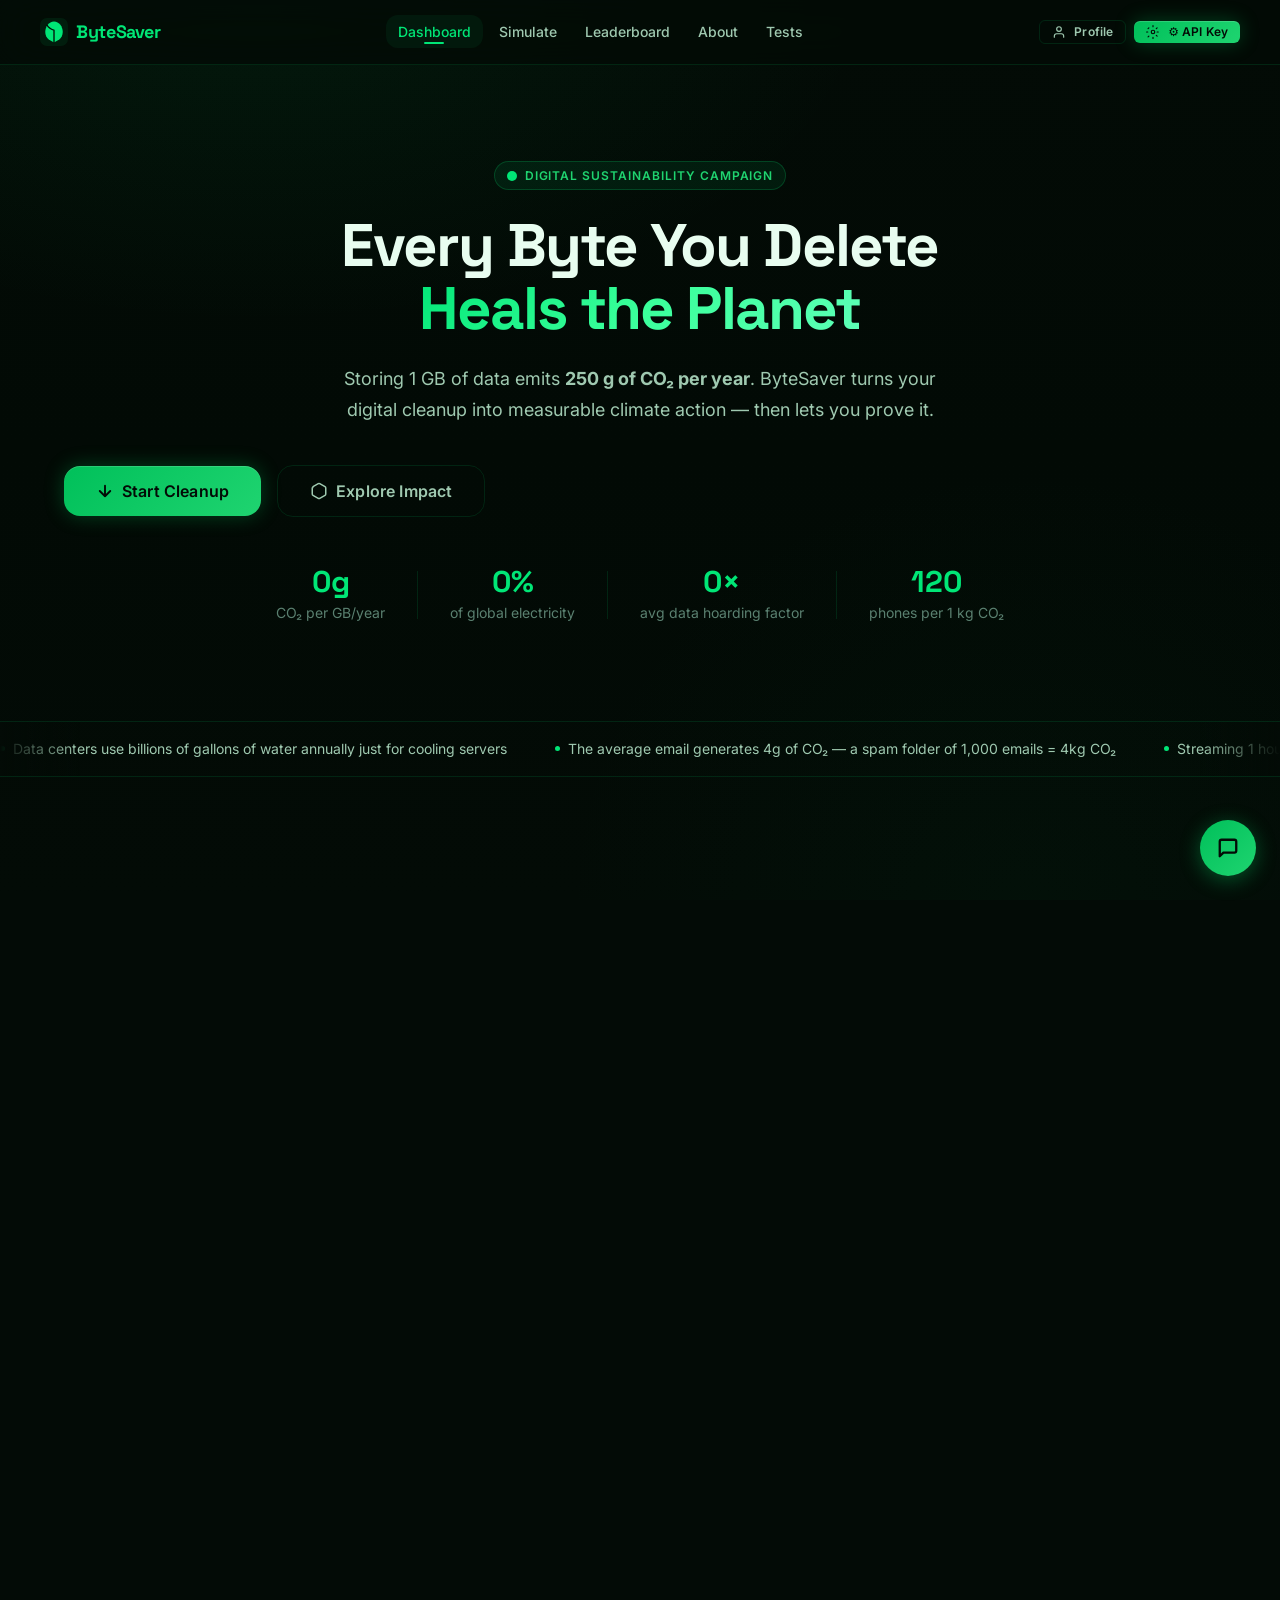
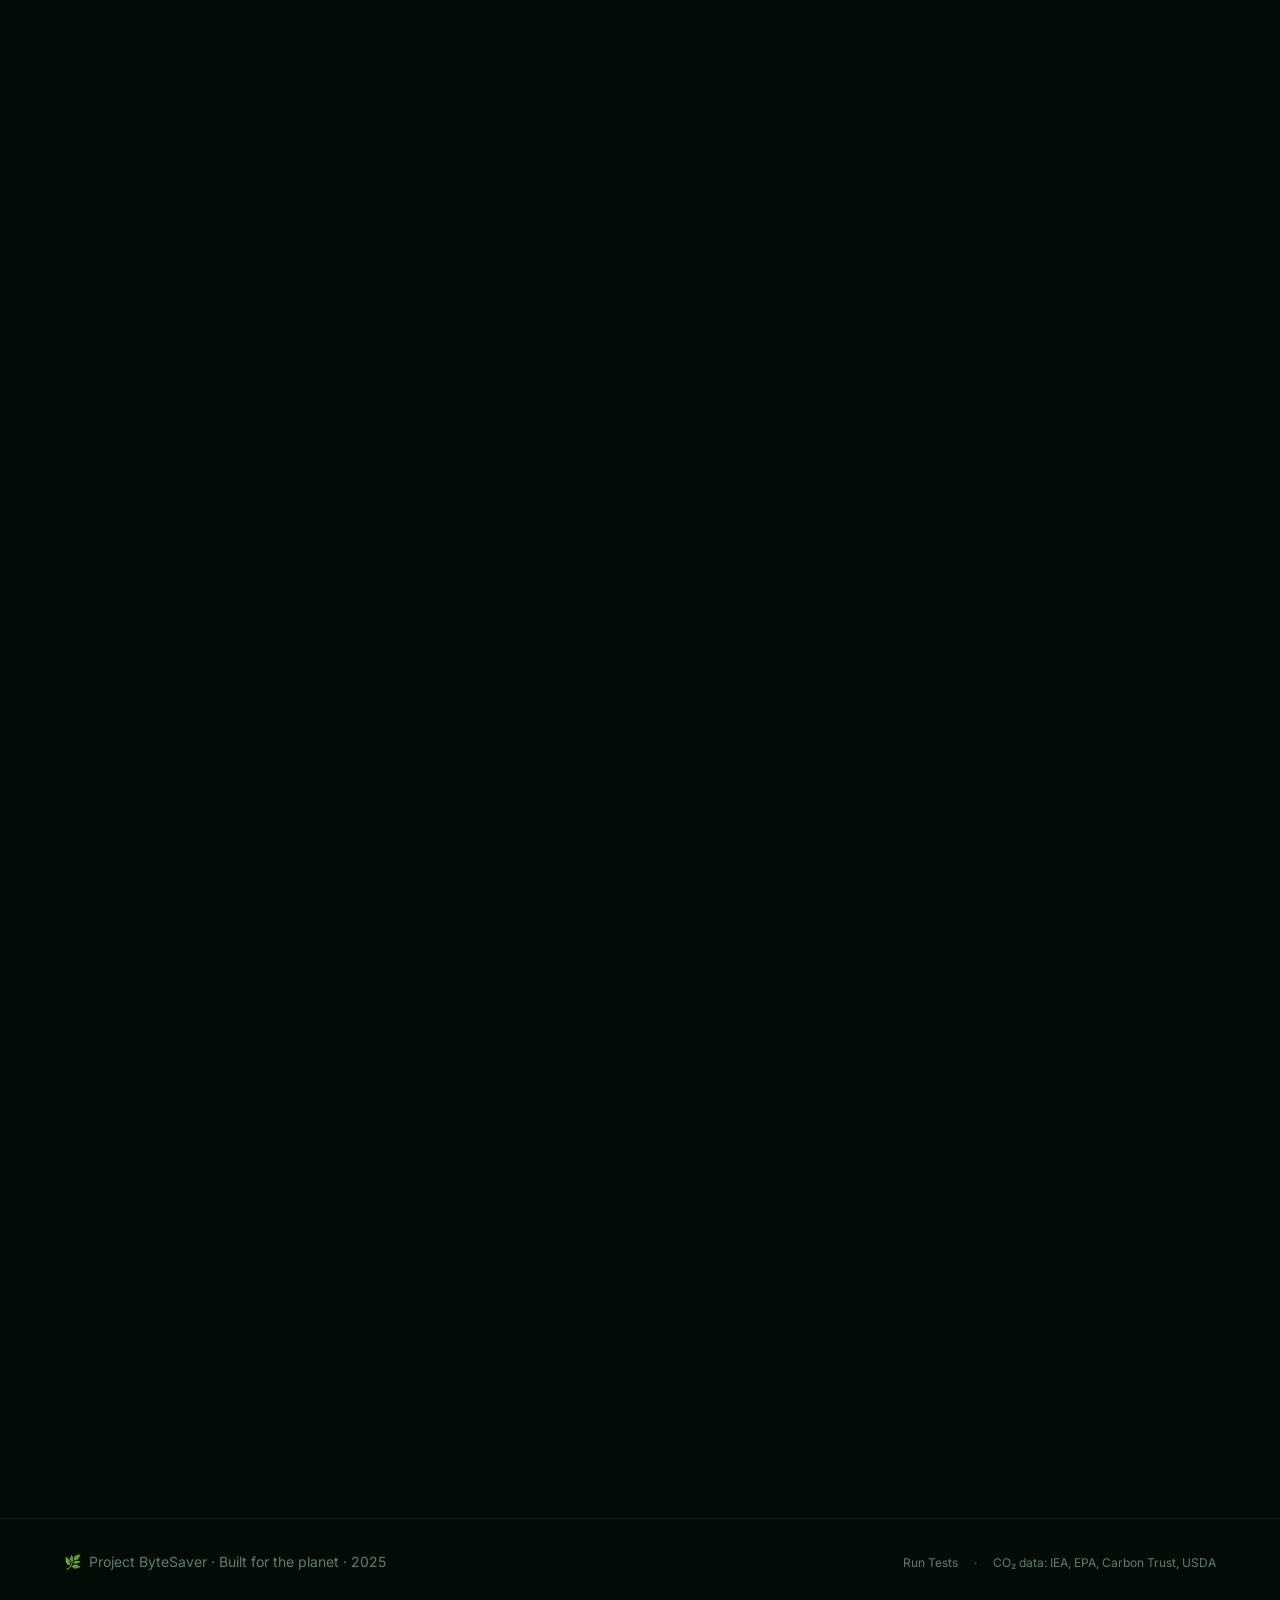
==== commit 29a66d3f: "fix: code quality improvements targeting 86->95+ score Issues fixed: - index.html: Removed 2x inline" ====
--- a/index.html
+++ b/index.html
@@ -546,7 +546,7 @@
         Online · Powered by Gemini
       </div>
     </div>
-    <button onclick="document.querySelector('#chat-fab').click()" class="btn btn-icon btn-ghost" style="margin-left:auto"
+    <button id="btn-chat-close" class="btn btn-icon btn-ghost" style="margin-left:auto"
             aria-label="Close chat panel">
       <svg xmlns="http://www.w3.org/2000/svg" width="16" height="16" viewBox="0 0 24 24"
         fill="none" stroke="currentColor" stroke-width="2" stroke-linecap="round" stroke-linejoin="round" aria-hidden="true">
@@ -635,7 +635,7 @@
       <button id="btn-settings-save" class="btn btn-primary" style="flex:1" aria-label="Save API key">
         Save Key
       </button>
-      <button id="btn-settings-close-2" class="btn btn-ghost" onclick="document.querySelector('#btn-settings-close').click()" aria-label="Cancel">
+      <button id="btn-settings-cancel" class="btn btn-ghost" aria-label="Cancel">
         Cancel
       </button>
     </div>
--- a/style/components.css
+++ b/style/components.css
@@ -1122,3 +1122,71 @@
   .share-equiv { grid-template-columns: 1fr; }
   .share-card { padding: var(--space-6); }
 }
+
+/* ── 19. Simulator Equivalency Mini-Row ─────────────────────── */
+.sim-equiv-item {
+  display: flex;
+  flex-direction: column;
+  align-items: center;
+  gap: 2px;
+  padding: var(--space-2);
+  background: rgba(0, 192, 90, 0.05);
+  border: 1px solid rgba(0, 192, 90, 0.1);
+  border-radius: var(--radius-md);
+  text-align: center;
+  font-size: var(--text-xs);
+  color: var(--text-muted);
+}
+
+.sim-equiv-item strong {
+  font-family: var(--font-mono);
+  color: var(--green-400);
+  font-size: var(--text-sm);
+}
+
+/* ── 20. Dashboard Layout Classes ───────────────────────────── */
+.dashboard-grid {
+  display: grid;
+  grid-template-columns: 1fr 1fr;
+  gap: var(--space-8);
+  align-items: start;
+}
+
+.dashboard-stats {
+  display: flex;
+  flex-direction: column;
+  gap: var(--space-4);
+}
+
+.simulator-grid {
+  display: grid;
+  grid-template-columns: 1fr 1fr;
+  gap: var(--space-8);
+}
+
+.simulator-sliders {
+  display: flex;
+  flex-direction: column;
+  gap: var(--space-6);
+}
+
+.simulator-gauge {
+  display: flex;
+  flex-direction: column;
+  align-items: center;
+  justify-content: center;
+  gap: var(--space-4);
+}
+
+.sim-equiv-row {
+  display: grid;
+  grid-template-columns: repeat(3, 1fr);
+  gap: var(--space-3);
+  margin-top: var(--space-2);
+}
+
+/* Responsive overrides */
+@media (max-width: 768px) {
+  .dashboard-grid,
+  .simulator-grid { grid-template-columns: 1fr; }
+}
